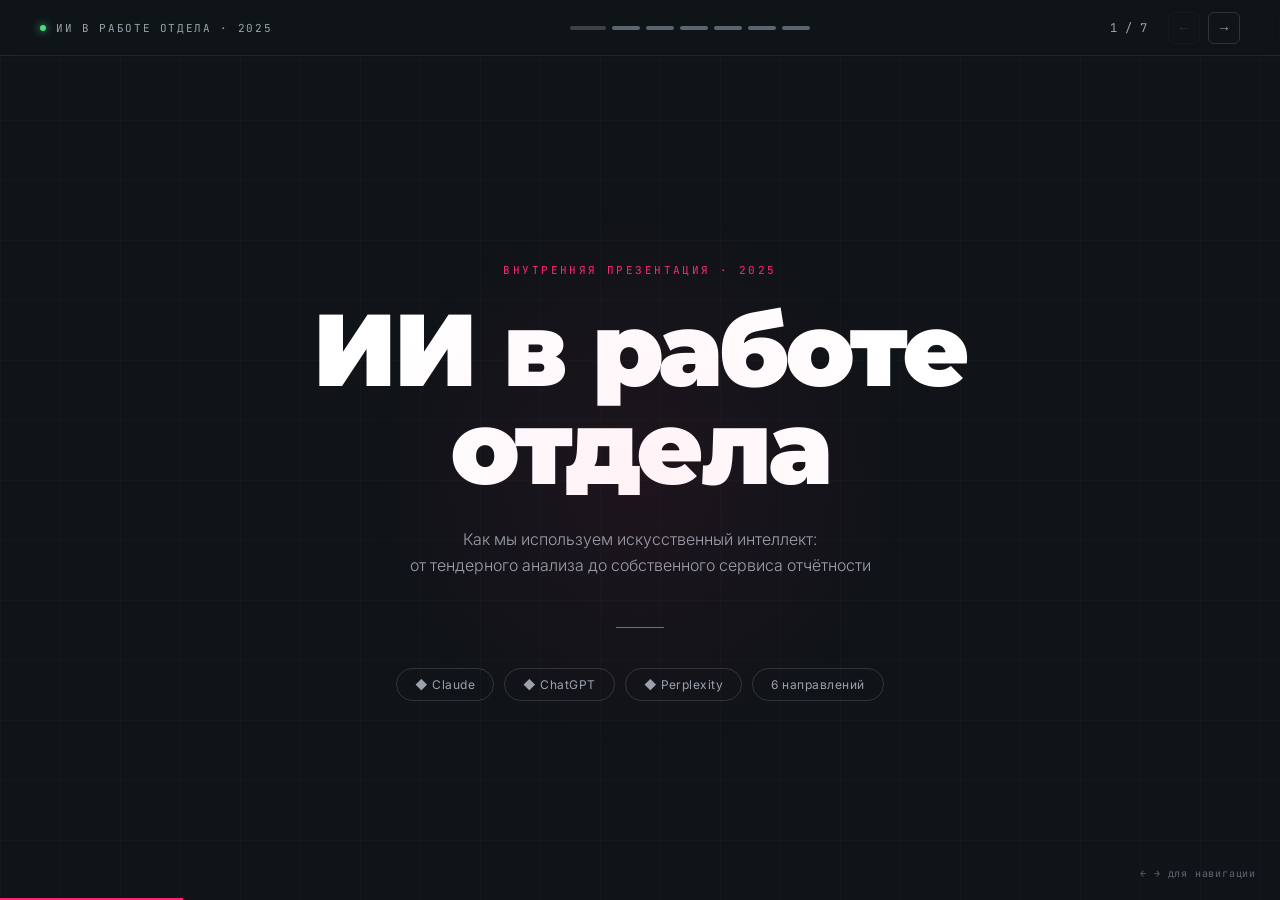
==== index.html @ a9009daa "refactor: apply new design system — Montserrat/Inter/JetBrains Mono, pink accent #FF2574, updated co" ====
<!DOCTYPE html>
<html lang="ru">
<head>
<meta charset="UTF-8">
<meta name="viewport" content="width=device-width, initial-scale=1.0">
<title>ИИ в работе отдела</title>
<link rel="preconnect" href="https://fonts.googleapis.com">
<link rel="preconnect" href="https://fonts.gstatic.com" crossorigin>
<link href="https://fonts.googleapis.com/css2?family=Montserrat:wght@400;500;600;700;800;900&family=Inter:wght@300;400;500;600&family=JetBrains+Mono:wght@400;500&display=swap" rel="stylesheet">
<link rel="stylesheet" href="assets/css/style.css">
</head>
<body>

<div class="pres">

  <!-- TOP BAR -->
  <div class="topbar">
    <div class="logo">
      <span class="logo-dot"></span>
      ИИ в работе отдела · 2025
    </div>
    <div class="nav-center" id="dots"></div>
    <div class="nav-right">
      <span class="slide-counter" id="counter">1 / 7</span>
      <div class="nav-btns">
        <button class="nav-btn" id="prevBtn" onclick="go(-1)" title="Назад (←)">←</button>
        <button class="nav-btn" id="nextBtn" onclick="go(1)" title="Далее (→)">→</button>
      </div>
    </div>
  </div>

  <!-- SLIDES -->
  <div class="slides">

    <!-- ══ SLIDE 0: TITLE ══════════════════════════ -->
    <div class="slide active" id="s0">
      <div class="glow"></div>
      <div class="title-eyebrow">Внутренняя презентация · 2025</div>
      <div class="title-main">ИИ в работе<br>отдела</div>
      <div class="title-sub">Как мы используем искусственный интеллект:<br>от тендерного анализа до собственного сервиса отчётности</div>
      <div class="title-divider"></div>
      <div class="title-tags">
        <span class="title-tag">◆ Claude</span>
        <span class="title-tag">◆ ChatGPT</span>
        <span class="title-tag">◆ Perplexity</span>
        <span class="title-tag">6 направлений</span>
      </div>
    </div>

    <!-- ══ SLIDE 1: ТЕНДЕРЫ ══════════════════════════ -->
    <div class="slide" id="s1">
      <div class="corner-num">01</div>
      <div class="slide-eyebrow">
        <span class="slide-num">01 / 06</span>
        <span class="slide-cat">· Автоматизация</span>
      </div>
      <div class="slide-h">Работа с тендерами</div>
      <div class="slide-desc">Загружаем тендерную документацию — ИИ выявляет слабые места, опасные условия и формирует конкретный список задач для руководителя отдела.</div>
      <div class="tools-row">
        <span class="tool-badge tb-claude">◆ Claude</span>
      </div>
      <div class="two-col">
        <div class="col-main">
          <div class="grid g3" style="flex:1">
            <div class="box b-gold">
              <span class="box-icon">🔍</span>
              <div class="box-title">Анализ документации</div>
              <div class="box-body">Загрузка тендерного пакета → автоматическое чтение условий, требований, сроков и обязательств</div>
            </div>
            <div class="box b-red">
              <span class="box-icon">⚠️</span>
              <div class="box-title">Опасные точки</div>
              <div class="box-body">Подсветка слабых мест: скрытые условия, противоречия, нестандартные требования к участнику</div>
            </div>
            <div class="box b-green">
              <span class="box-icon">✅</span>
              <div class="box-title">Список задач</div>
              <div class="box-body">Конкретный чеклист: что посчитать, какую информацию подготовить, какие документы запросить</div>
            </div>
          </div>
          <div class="result-box">
            <div class="result-icon">💡</div>
            <div class="result-text"><strong>Результат:</strong> руководитель получает готовый анализ без многочасового ручного изучения документов. Снижается риск пропустить критичное условие.</div>
          </div>
        </div>
        <div class="col-side">
          <div class="metrics m3" style="grid-template-columns:1fr;gap:12px;flex:1">
            <div class="metric">
              <div class="metric-val">[ ]x</div>
              <div class="metric-label">быстрее первичный анализ<span class="metric-hint">← вставь значение</span></div>
            </div>
            <div class="metric">
              <div class="metric-val">[ ]%</div>
              <div class="metric-label">снижение риска пропустить условие<span class="metric-hint">← вставь значение</span></div>
            </div>
            <div class="metric">
              <div class="metric-val">[ ] ч</div>
              <div class="metric-label">экономия на каждый тендер<span class="metric-hint">← вставь значение</span></div>
            </div>
          </div>
        </div>
      </div>
    </div>

    <!-- ══ SLIDE 2: БЛОГ / ИЗОБРАЖЕНИЯ ══════════════════════════ -->
    <div class="slide" id="s2">
      <div class="corner-num">02</div>
      <div class="slide-eyebrow">
        <span class="slide-num">02 / 06</span>
        <span class="slide-cat">· Контент-производство</span>
      </div>
      <div class="slide-h">Генерация изображений для блога</div>
      <div class="slide-desc">Для клиента ЦУМ создаём большой поток статей. Каждая публикация получает уникальное изображение — без привлечения дизайнера.</div>
      <div class="tools-row">
        <span class="tool-badge tb-gpt">◆ ChatGPT / DALL·E</span>
      </div>
      <div class="two-col">
        <div class="col-main">
          <div class="grid g2" style="flex:1">
            <div class="box b-red">
              <span class="box-icon">🔴</span>
              <div class="box-title">Проблема</div>
              <div class="box-body">Высокий темп публикаций требует постоянного потока уникального визуала. Вручную это занимало часы дизайнерского времени на каждую статью</div>
            </div>
            <div class="box b-green">
              <span class="box-icon">✅</span>
              <div class="box-title">Решение</div>
              <div class="box-body">Генерация через ChatGPT/DALL·E: стиль, атмосфера и тема подбираются по тексту статьи автоматически без участия дизайнера</div>
            </div>
            <div class="box b-gold" style="grid-column:1/-1">
              <span class="box-icon">🖼</span>
              <div class="box-title">Процесс</div>
              <div class="box-body">Копируем ключевые тезисы статьи → формируем промпт → получаем 3–4 варианта → выбираем и публикуем. Весь цикл — до 5 минут на изображение</div>
            </div>
          </div>
        </div>
        <div class="col-side">
          <div class="metrics m3" style="grid-template-columns:1fr;gap:12px;flex:1">
            <div class="metric">
              <div class="metric-val">[ ]</div>
              <div class="metric-label">статей/мес с AI-визуалом<span class="metric-hint">← вставь значение</span></div>
            </div>
            <div class="metric">
              <div class="metric-val">[ ]x</div>
              <div class="metric-label">экономия vs дизайнер<span class="metric-hint">← вставь значение</span></div>
            </div>
            <div class="metric">
              <div class="metric-val">~5</div>
              <div class="metric-label">минут на одно изображение</div>
            </div>
          </div>
        </div>
      </div>
    </div>

    <!-- ══ SLIDE 3: ЧАТ-БОТ ══════════════════════════ -->
    <div class="slide" id="s3">
      <div class="corner-num">03</div>
      <div class="slide-eyebrow">
        <span class="slide-num">03 / 06</span>
        <span class="slide-cat">· Продуктовая разработка</span>
      </div>
      <div class="slide-h">Чат-бот для вебинаров</div>
      <div class="slide-desc">Telegram-бот для выдачи материалов участникам вебинаров. Разработан за 1 час. Параллельно собирает базу заинтересованных людей.</div>
      <div class="tools-row">
        <span class="tool-badge tb-perp">◆ Perplexity</span>
      </div>
      <div style="flex:1;display:flex;flex-direction:column;gap:20px">
        <div class="flow" style="gap:28px">
          <div class="flow-step">
            <div class="flow-inner"><span class="flow-num">01</span><div class="flow-txt">Участник сканирует QR в презентации</div></div>
          </div>
          <div class="flow-step">
            <div class="flow-inner"><span class="flow-num">02</span><div class="flow-txt">Попадает в Telegram-бота</div></div>
          </div>
          <div class="flow-step">
            <div class="flow-inner"><span class="flow-num">03</span><div class="flow-txt">Получает PDF-материал</div></div>
          </div>
          <div class="flow-step">
            <div class="flow-inner"><span class="flow-num">04</span><div class="flow-txt">Контакт фиксируется в базе</div></div>
          </div>
        </div>
        <div class="grid g3">
          <div class="box b-red">
            <div class="box-title">❌ Было (план)</div>
            <div class="box-body">Google / Яндекс диск — материалы доступны, но нет понимания кто именно скачал. Потеря потенциальных лидов</div>
          </div>
          <div class="box b-green">
            <div class="box-title">✅ Стало</div>
            <div class="box-body">Бот выдаёт материал и собирает контакты одновременно. База заинтересованных людей формируется автоматически</div>
          </div>
          <div class="box b-blue">
            <div class="box-title">🔮 Следующий шаг</div>
            <div class="box-body">Объединение с каналом событий — все ивенты, материалы и участники в одном месте</div>
          </div>
        </div>
        <div class="metrics m3" style="margin-top:auto">
          <div class="metric"><div class="metric-val">1 ч</div><div class="metric-label">время разработки бота</div></div>
          <div class="metric"><div class="metric-val">[ ]</div><div class="metric-label">контактов собрано<span class="metric-hint">← вставь значение</span></div></div>
          <div class="metric"><div class="metric-val">0 ₽</div><div class="metric-label">стоимость разработки</div></div>
        </div>
      </div>
    </div>

    <!-- ══ SLIDE 4: АУДИТЫ ══════════════════════════ -->
    <div class="slide" id="s4">
      <div class="corner-num">04</div>
      <div class="slide-eyebrow">
        <span class="slide-num">04 / 06</span>
        <span class="slide-cat">· Автоматизация процессов</span>
      </div>
      <div class="slide-h">Предпродажные аудиты</div>
      <div class="slide-desc">Раньше: несколько часов ручной работы специалиста. Теперь: BAT-файл запускает парсинг, Claude обращается к API-сервисам и готовит готовый HTML-отчёт.</div>
      <div class="tools-row">
        <span class="tool-badge tb-claude">◆ Claude Cowork</span>
        <span class="tool-badge tb-gpt">◆ ChatGPT</span>
      </div>
      <div class="two-col">
        <div class="col-main">
          <div class="box b-red" style="margin-bottom:4px">
            <div class="box-title">🔴 Проблема: ручной процесс на несколько часов</div>
            <div class="box-body">Парсинг через Screaming Frog → ручной анализ отчётов → изучение конкурентов → написание аудита в документ. Каждый аудит — часы работы специалиста</div>
          </div>
          <div class="timeline" style="flex:1">
            <div class="tl-item">
              <div class="tl-dot">1</div>
              <div class="tl-content">
                <div class="tl-title">Запуск BAT-файла</div>
                <div class="tl-body">Screaming Frog запускается через командную строку — автопарсинг без ручных действий</div>
              </div>
            </div>
            <div class="tl-item">
              <div class="tl-dot">2</div>
              <div class="tl-content">
                <div class="tl-title">Отчёты → папка проекта</div>
                <div class="tl-body">Результаты парсинга автоматически попадают в папку проекта Claude Cowork</div>
              </div>
            </div>
            <div class="tl-item">
              <div class="tl-dot">3</div>
              <div class="tl-content">
                <div class="tl-title">Сбор данных через ~5 API</div>
                <div class="tl-body">Claude обращается к внешним сервисам, собирает актуальные данные по сайту клиента</div>
              </div>
            </div>
            <div class="tl-item" style="padding-bottom:0">
              <div class="tl-dot">4</div>
              <div class="tl-content">
                <div class="tl-title">Готовый HTML-отчёт</div>
                <div class="tl-body">Профессиональный отчёт по фирменному шаблону — вместо ручного заполнения документа</div>
              </div>
            </div>
          </div>
        </div>
        <div class="col-side">
          <div class="metrics m3" style="grid-template-columns:1fr;gap:12px;flex:1">
            <div class="metric">
              <div class="metric-val">[ ] ч</div>
              <div class="metric-label">экономия на один аудит<span class="metric-hint">← вставь значение</span></div>
            </div>
            <div class="metric">
              <div class="metric-val">~5</div>
              <div class="metric-label">API-сервисов подключено</div>
            </div>
            <div class="metric">
              <div class="metric-val">[ ]x</div>
              <div class="metric-label">рост скорости подготовки<span class="metric-hint">← вставь значение</span></div>
            </div>
          </div>
        </div>
      </div>
    </div>

    <!-- ══ SLIDE 5: КОНТЕНТ ══════════════════════════ -->
    <div class="slide" id="s5">
      <div class="corner-num">05</div>
      <div class="slide-eyebrow">
        <span class="slide-num">05 / 06</span>
        <span class="slide-cat">· Контент</span>
      </div>
      <div class="slide-h">Сценарии, контент-планы, посты</div>
      <div class="slide-desc">ИИ помогает на всех этапах создания контента — от стратегии и планирования до готового текста для публикации в любом формате.</div>
      <div class="tools-row">
        <span class="tool-badge tb-claude">◆ Claude</span>
        <span class="tool-badge tb-gpt">◆ ChatGPT</span>
      </div>
      <div style="flex:1;display:flex;flex-direction:column;gap:16px">
        <div class="grid g3">
          <div class="box b-gold">
            <span class="box-icon">🎬</span>
            <div class="box-title">Сценарии для видео</div>
            <div class="box-body">Структура, сценарный план, раскадровка — ИИ предлагает варианты под формат и целевую аудиторию канала</div>
          </div>
          <div class="box b-blue">
            <span class="box-icon">📅</span>
            <div class="box-title">Контент-планы</div>
            <div class="box-body">Ежемесячные планы по каналам: темы, форматы, даты публикаций — в несколько раз быстрее ручной разработки</div>
          </div>
          <div class="box b-green">
            <span class="box-icon">✍️</span>
            <div class="box-title">Посты и тексты</div>
            <div class="box-body">Готовые тексты для соцсетей, рассылок, презентаций — с адаптацией под каждую платформу и тон бренда</div>
          </div>
        </div>
        <div style="flex:1;display:flex;gap:14px;align-items:flex-start">
          <div style="flex:1">
            <div class="prog-list" style="margin-bottom:20px">
              <div class="prog-item">
                <span class="prog-label">Экономия времени на контент-план</span>
                <div class="prog-track"><div class="prog-fill" style="width:75%"></div></div>
                <span class="prog-val">[ ]%</span>
              </div>
              <div class="prog-item">
                <span class="prog-label">Скорость подготовки сценария</span>
                <div class="prog-track"><div class="prog-fill" style="width:60%"></div></div>
                <span class="prog-val">[ ]x</span>
              </div>
              <div class="prog-item">
                <span class="prog-label">Постов в месяц с AI-помощью</span>
                <div class="prog-track"><div class="prog-fill" style="width:80%"></div></div>
                <span class="prog-val">[ ]</span>
              </div>
            </div>
            <div style="font-size:10px;color:var(--muted2)">← замени [ ] на реальные значения</div>
          </div>
          <div class="result-box" style="max-width:320px;align-self:stretch">
            <div class="result-icon">💡</div>
            <div class="result-text"><strong>Ключевое:</strong> команда фокусируется на стратегии и редактуре, а не на написании черновиков. Скорость и объём контента кратно выросли.</div>
          </div>
        </div>
      </div>
    </div>

    <!-- ══ SLIDE 6: ОТЧЁТНОСТЬ ══════════════════════════ -->
    <div class="slide" id="s6">
      <div class="corner-num">06</div>
      <div class="slide-eyebrow">
        <span class="slide-num">06 / 06</span>
        <span class="slide-cat">· Продукт · Флагман</span>
      </div>
      <div class="slide-h">Сервис SEO-отчётности</div>
      <div class="slide-desc">Собственный сервис отчётов: собирает данные Яндекс Метрики, Вебмастера, Google Search Console, PageSpeed и Topvisor — и генерирует красивый отчёт с ИИ-выводами.</div>
      <div class="tools-row">
        <span class="tool-badge tb-claude">◆ Claude</span>
        <span class="tool-badge tb-claude">◆ Claude Code</span>
        <span class="tool-badge tb-gpt">◆ GPT API</span>
      </div>
      <div class="two-col">
        <div class="col-main">
          <div class="grid g2">
            <div class="box b-gold">
              <span class="box-icon">📊</span>
              <div class="box-title">Что делает сервис</div>
              <div class="box-body">Автоматически собирает данные из 5 источников через API, объединяет в единый брендированный отчёт, генерирует текстовые выводы через GPT на основе реальных цифр клиента</div>
            </div>
            <div class="box b-blue">
              <span class="box-icon">🛠</span>
              <div class="box-title">Стек</div>
              <div class="box-body">Yandex Metrica API · Яндекс Вебмастер · Google Search Console · PageSpeed Insights · Topvisor API · GPT для аналитики · Фирменный UI-кит</div>
            </div>
          </div>
          <div class="timeline" style="flex:1">
            <div class="tl-item">
              <div class="tl-dot">→</div>
              <div class="tl-content">
                <div class="tl-title">Идея 6 лет назад — Power BI</div>
                <div class="tl-body">Создавал коннекторы вручную, дальше экспериментов не уходило</div>
              </div>
            </div>
            <div class="tl-item">
              <div class="tl-dot">→</div>
              <div class="tl-content">
                <div class="tl-title">С Claude — первый лендинг, потом бэкенд</div>
                <div class="tl-body">Вернулся к разработке спустя 7 лет после универа. Лендинг → GitHub Pages → собственный хостинг</div>
              </div>
            </div>
            <div class="tl-item" style="padding-bottom:0">
              <div class="tl-dot">✓</div>
              <div class="tl-content">
                <div class="tl-title">3 недели — рабочий MVP сервиса отчётов</div>
                <div class="tl-body">Дизайн через Claude + UI-киты → API-интеграции → GPT-выводы → сейчас на локалхосте, готов к демо</div>
              </div>
            </div>
          </div>
        </div>
        <div class="col-side">
          <div class="metrics m3" style="grid-template-columns:1fr;gap:12px">
            <div class="metric">
              <div class="metric-val" style="font-size:30px;color:var(--red)">1 700₽</div>
              <div class="metric-label">тратили на внешний сервис / мес</div>
            </div>
            <div class="metric">
              <div class="metric-val">3 нед</div>
              <div class="metric-label">от идеи до рабочего MVP</div>
            </div>
            <div class="metric">
              <div class="metric-val">5</div>
              <div class="metric-label">API-источников в одном отчёте</div>
            </div>
          </div>
          <div class="result-box" style="border-color:rgba(74,222,128,0.25);flex:1;align-items:flex-start">
            <div class="result-icon" style="background:var(--green-dim);border-color:rgba(74,222,128,0.25)">🚀</div>
            <div class="result-text"><strong>Следующий шаг:</strong> перевод на хостинг и подключение всей клиентской базы. Полный контроль над данными и дизайном отчётов.</div>
          </div>
        </div>
      </div>
    </div>

  </div><!-- /slides -->

  <!-- BOTTOM PROGRESS -->
  <div class="progress-bar" id="progressBar" style="width:14.28%"></div>

  <!-- KEY HINT -->
  <div class="key-hint">← → для навигации</div>

</div><!-- /pres -->

<script src="assets/js/main.js"></script>
</body>
</html>
---- assets/css/style.css ----
*, *::before, *::after { margin: 0; padding: 0; box-sizing: border-box; }

:root {
  --dark: #101418;
  --surface: #171B20;
  --surface2: #1E2329;
  --surface3: #242A31;
  --border: rgba(255,255,255,0.08);
  --border2: rgba(255,255,255,0.14);
  --accent: #FF2574;
  --accent-dim: rgba(255,37,116,0.14);
  --accent2: #22BDF1;
  --accent2-dim: rgba(34,189,241,0.1);
  --green: #4ADE80;
  --green-dim: rgba(74,222,128,0.1);
  --red: #FF5963;
  --red-dim: rgba(255,89,99,0.1);
  --text: #FFFFFF;
  --muted: #9AA3AD;
  --muted2: #5C6670;
}

html, body {
  width: 100%; height: 100%;
  background: var(--dark);
  color: var(--text);
  font-family: 'Inter', sans-serif;
  overflow: hidden;
  user-select: none;
}

/* ═══════════════════════════════════
   PRESENTATION SHELL
═══════════════════════════════════ */
.pres {
  width: 100vw; height: 100vh;
  display: flex; flex-direction: column;
  position: relative; overflow: hidden;
}

/* Subtle grid background */
.pres::before {
  content: '';
  position: fixed; inset: 0;
  background-image:
    linear-gradient(rgba(255,255,255,0.018) 1px, transparent 1px),
    linear-gradient(90deg, rgba(255,255,255,0.018) 1px, transparent 1px);
  background-size: 60px 60px;
  pointer-events: none; z-index: 0;
}

/* ═══════════════════════════════════
   TOP BAR
═══════════════════════════════════ */
.topbar {
  position: relative; z-index: 10;
  display: flex; align-items: center; justify-content: space-between;
  padding: 0 40px;
  height: 56px;
  border-bottom: 1px solid var(--border);
  background: rgba(16,20,24,0.9);
  backdrop-filter: blur(8px);
  flex-shrink: 0;
}

.logo {
  font-family: 'JetBrains Mono', monospace;
  font-size: 11px;
  letter-spacing: 0.15em;
  color: var(--muted);
  text-transform: uppercase;
  display: flex; align-items: center; gap: 10px;
}
.logo-dot {
  width: 6px; height: 6px; border-radius: 50%;
  background: var(--green);
  box-shadow: 0 0 8px var(--green);
  animation: pulse 2s ease-in-out infinite;
}
@keyframes pulse { 0%,100%{opacity:1} 50%{opacity:0.4} }

.nav-center {
  display: flex; align-items: center; gap: 6px;
}
.dot {
  width: 28px; height: 4px; border-radius: 2px;
  background: var(--muted2);
  cursor: pointer;
  transition: all 0.3s ease;
  border: none; padding: 0;
}
.dot.active { background: var(--accent); width: 36px; }
.dot.visited { background: rgba(255,255,255,0.2); }
.dot:hover:not(.active) { background: rgba(255,255,255,0.3); }

.nav-right {
  display: flex; align-items: center; gap: 20px;
}
.slide-counter {
  font-family: 'JetBrains Mono', monospace;
  font-size: 12px; color: var(--muted);
  letter-spacing: 0.05em; font-variant-numeric: tabular-nums;
  min-width: 40px; text-align: right;
}
.nav-btns { display: flex; gap: 8px; }
.nav-btn {
  background: none;
  border: 1px solid var(--border2);
  color: var(--muted);
  width: 32px; height: 32px;
  border-radius: 6px;
  cursor: pointer;
  font-size: 14px;
  transition: all 0.2s;
  display: flex; align-items: center; justify-content: center;
}
.nav-btn:hover { border-color: var(--accent); color: var(--accent); }
.nav-btn:disabled { opacity: 0.2; cursor: default; }

/* ═══════════════════════════════════
   SLIDES CONTAINER
═══════════════════════════════════ */
.slides {
  flex: 1; position: relative; overflow: hidden;
}

.slide {
  position: absolute; inset: 0;
  display: flex; flex-direction: column;
  padding: 56px 72px 48px;
  opacity: 0;
  transform: translateY(20px);
  transition: opacity 0.4s ease, transform 0.4s ease;
  pointer-events: none;
  overflow: hidden;
}
.slide.active {
  opacity: 1; transform: translateY(0);
  pointer-events: all;
}
.slide.exit {
  opacity: 0; transform: translateY(-16px);
}

/* ═══════════════════════════════════
   PROGRESS BAR (bottom)
═══════════════════════════════════ */
.progress-bar {
  position: fixed; bottom: 0; left: 0;
  height: 2px;
  background: var(--accent);
  transition: width 0.4s ease;
  z-index: 100;
}

/* ═══════════════════════════════════
   KEYBOARD HINT
═══════════════════════════════════ */
.key-hint {
  position: fixed; bottom: 20px; right: 24px;
  font-family: 'JetBrains Mono', monospace;
  font-size: 10px; color: var(--muted2);
  letter-spacing: 0.08em;
  z-index: 50;
}

/* ═══════════════════════════════════
   COMMON SLIDE ELEMENTS
═══════════════════════════════════ */
.slide-eyebrow {
  display: flex; align-items: center; gap: 12px;
  margin-bottom: 10px;
}
.slide-num {
  font-family: 'JetBrains Mono', monospace;
  font-size: 11px; color: var(--accent);
  letter-spacing: 0.1em; font-weight: 500;
}
.slide-cat {
  font-size: 11px; color: var(--muted);
  letter-spacing: 0.1em;
}

.slide-h {
  font-family: 'Montserrat', sans-serif;
  font-weight: 800;
  font-size: clamp(36px, 4.5vw, 58px);
  color: #fff;
  letter-spacing: -0.02em;
  line-height: 1;
  margin-bottom: 10px;
}

.slide-desc {
  font-size: 15px; color: var(--muted);
  line-height: 1.7; font-weight: 300;
  max-width: 640px;
  margin-bottom: 32px;
}

.tools-row {
  display: flex; gap: 8px; flex-wrap: wrap;
  margin-bottom: 28px;
}
.tool-badge {
  display: inline-flex; align-items: center; gap: 6px;
  padding: 5px 14px; border-radius: 20px;
  font-size: 11px; font-weight: 500;
  letter-spacing: 0.04em;
  border: 1px solid;
}
.tb-claude { background: rgba(255,37,116,0.08); border-color: rgba(255,37,116,0.3); color: var(--accent); }
.tb-gpt    { background: rgba(74,222,128,0.08); border-color: rgba(74,222,128,0.3); color: var(--green); }
.tb-perp   { background: rgba(34,189,241,0.08); border-color: rgba(34,189,241,0.3); color: var(--accent2); }

/* ═══════════════════════════════════
   CONTENT GRID
═══════════════════════════════════ */
.grid { display: grid; gap: 14px; }
.g2 { grid-template-columns: 1fr 1fr; }
.g3 { grid-template-columns: 1fr 1fr 1fr; }
.g23 { grid-template-columns: 1fr 1fr; }

.box {
  background: var(--surface2);
  border: 1px solid var(--border);
  border-radius: 16px;
  padding: 20px 22px;
  position: relative;
  overflow: hidden;
  transition: border-color 0.2s;
}
.box:hover { border-color: var(--border2); }

.box.b-gold   { border-left: 2px solid var(--accent); }
.box.b-blue   { border-left: 2px solid var(--accent2); }
.box.b-green  { border-left: 2px solid var(--green); }
.box.b-red    { border-left: 2px solid var(--red); }

.box-icon { font-size: 22px; margin-bottom: 12px; display: block; }
.box-title { font-size: 13px; font-weight: 600; color: #fff; margin-bottom: 6px; }
.box-body  { font-size: 12px; color: var(--muted); line-height: 1.65; }

/* ═══════════════════════════════════
   METRICS
═══════════════════════════════════ */
.metrics { display: grid; gap: 12px; }
.m3 { grid-template-columns: repeat(3,1fr); }
.m4 { grid-template-columns: repeat(4,1fr); }

.metric {
  background: var(--surface);
  border: 1px solid var(--border);
  border-radius: 14px;
  padding: 18px 16px;
  text-align: center;
}
.metric-val {
  font-family: 'Montserrat', sans-serif;
  font-weight: 800;
  font-size: 40px; line-height: 1;
  color: var(--accent);
  letter-spacing: -0.02em;
}
.metric-label {
  font-size: 11px; color: var(--muted);
  margin-top: 5px; line-height: 1.4;
}
.metric-hint {
  font-size: 10px; color: var(--muted2);
  display: block; margin-top: 3px;
}

/* ═══════════════════════════════════
   FLOW STEPS
═══════════════════════════════════ */
.flow {
  display: flex; align-items: stretch;
  gap: 0; margin-bottom: 24px;
}
.flow-step { flex: 1; position: relative; }
.flow-step:not(:last-child)::after {
  content: '→';
  position: absolute;
  right: -14px; top: 50%;
  transform: translateY(-50%);
  color: var(--accent);
  font-size: 18px; z-index: 2;
}
.flow-inner {
  background: var(--surface2);
  border: 1px solid var(--border);
  border-radius: 14px;
  padding: 14px 12px;
  text-align: center;
  height: 100%;
  display: flex; flex-direction: column;
  align-items: center; justify-content: center;
  gap: 6px;
}
.flow-num {
  font-family: 'JetBrains Mono', monospace;
  font-size: 10px; color: var(--accent);
  letter-spacing: 0.1em; font-weight: 500;
}
.flow-txt { font-size: 12px; color: var(--text); line-height: 1.45; }

/* ═══════════════════════════════════
   TIMELINE
═══════════════════════════════════ */
.timeline { display: flex; flex-direction: column; gap: 0; }
.tl-item {
  display: flex; gap: 18px;
  padding-bottom: 18px;
  position: relative;
}
.tl-item:not(:last-child)::before {
  content: '';
  position: absolute;
  left: 13px; top: 28px; bottom: 0;
  width: 1px; background: var(--border2);
}
.tl-dot {
  width: 26px; height: 26px; border-radius: 50%;
  background: var(--surface2);
  border: 1px solid var(--accent);
  display: flex; align-items: center; justify-content: center;
  flex-shrink: 0;
  font-family: 'JetBrains Mono', monospace;
  font-size: 10px; color: var(--accent); font-weight: 500;
  margin-top: 2px;
}
.tl-content { flex: 1; }
.tl-title { font-size: 14px; color: #fff; font-weight: 600; margin-bottom: 4px; }
.tl-body  { font-size: 12px; color: var(--muted); line-height: 1.6; }

/* ═══════════════════════════════════
   RESULT BOX
═══════════════════════════════════ */
.result-box {
  background: var(--surface2);
  border: 1px solid rgba(255,37,116,0.2);
  border-radius: 16px;
  padding: 18px 20px;
  display: flex; align-items: flex-start; gap: 14px;
}
.result-icon {
  width: 36px; height: 36px; border-radius: 8px;
  background: var(--accent-dim);
  border: 1px solid rgba(255,37,116,0.2);
  display: flex; align-items: center; justify-content: center;
  font-size: 18px; flex-shrink: 0;
}
.result-text {
  font-size: 13px; color: var(--muted); line-height: 1.7;
}
.result-text strong { color: var(--text); font-weight: 600; }

/* ═══════════════════════════════════
   PROGRESS BARS
═══════════════════════════════════ */
.prog-list { display: flex; flex-direction: column; gap: 12px; }
.prog-item { display: flex; align-items: center; gap: 14px; }
.prog-label { font-size: 12px; color: var(--muted); width: 220px; flex-shrink: 0; }
.prog-track { flex: 1; height: 3px; background: rgba(255,255,255,0.07); border-radius: 2px; overflow: hidden; }
.prog-fill  { height: 100%; border-radius: 2px; background: var(--accent); }
.prog-val   { font-size: 12px; color: var(--text); font-weight: 500; width: 56px; text-align: right; }

/* ═══════════════════════════════════
   SLIDE 0 — TITLE
═══════════════════════════════════ */
#s0 {
  align-items: center; justify-content: center;
  text-align: center;
}
#s0 .glow {
  position: absolute;
  width: 600px; height: 600px;
  border-radius: 50%;
  background: radial-gradient(circle, rgba(255,37,116,0.06) 0%, transparent 65%);
  top: 50%; left: 50%;
  transform: translate(-50%,-50%);
  pointer-events: none;
}
.title-eyebrow {
  font-family: 'JetBrains Mono', monospace;
  font-size: 11px; letter-spacing: 0.22em;
  color: var(--accent); text-transform: uppercase;
  margin-bottom: 24px; font-weight: 400;
}
.title-main {
  font-family: 'Montserrat', sans-serif;
  font-weight: 900;
  font-size: clamp(64px, 8vw, 108px);
  line-height: 0.95;
  color: #fff;
  margin-bottom: 6px;
  letter-spacing: -0.03em;
}
.title-sub {
  font-size: 16px; color: var(--muted);
  font-weight: 300; line-height: 1.65;
  max-width: 520px; margin: 24px auto 48px;
}
.title-divider {
  width: 48px; height: 1px;
  background: var(--accent);
  margin: 0 auto 40px;
}
.title-tags {
  display: flex; gap: 10px;
  justify-content: center; flex-wrap: wrap;
}
.title-tag {
  display: inline-flex; align-items: center; gap: 8px;
  border: 1px solid var(--border2);
  padding: 8px 18px; border-radius: 24px;
  font-size: 12px; color: var(--muted);
  letter-spacing: 0.04em;
}

/* ═══════════════════════════════════
   TWO-COL LAYOUT (slide with sidebar)
═══════════════════════════════════ */
.two-col {
  display: grid;
  grid-template-columns: 1fr 340px;
  gap: 28px;
  flex: 1;
  overflow: hidden;
}
.col-main { display: flex; flex-direction: column; gap: 14px; overflow: hidden; }
.col-side  { display: flex; flex-direction: column; gap: 14px; }

/* ═══════════════════════════════════
   DECORATIVE CORNER NUMBERS
═══════════════════════════════════ */
.corner-num {
  position: absolute;
  right: 72px; bottom: 48px;
  font-family: 'Montserrat', sans-serif;
  font-weight: 900;
  font-size: 120px; line-height: 1;
  color: rgba(255,255,255,0.03);
  letter-spacing: -0.04em;
  pointer-events: none;
  z-index: 0;
}
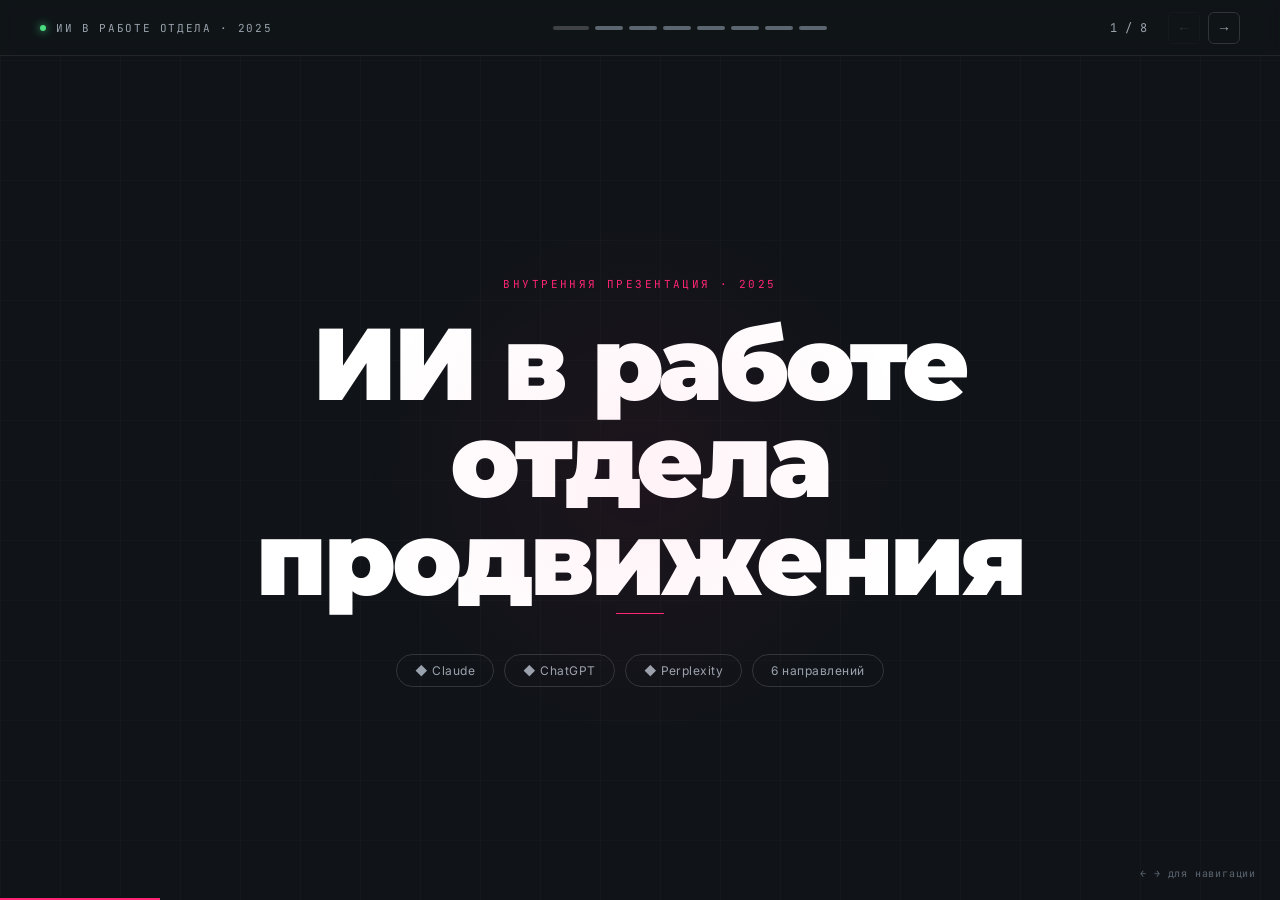
==== commit bdf7ff95: "feat: rework slides content, add SVG icons, add GitHub Pages bonus slide" ====
--- a/index.html
+++ b/index.html
@@ -21,7 +21,7 @@
     </div>
     <div class="nav-center" id="dots"></div>
     <div class="nav-right">
-      <span class="slide-counter" id="counter">1 / 7</span>
+      <span class="slide-counter" id="counter">1 / 8</span>
       <div class="nav-btns">
         <button class="nav-btn" id="prevBtn" onclick="go(-1)" title="Назад (←)">←</button>
         <button class="nav-btn" id="nextBtn" onclick="go(1)" title="Далее (→)">→</button>
@@ -36,8 +36,7 @@
     <div class="slide active" id="s0">
       <div class="glow"></div>
       <div class="title-eyebrow">Внутренняя презентация · 2025</div>
-      <div class="title-main">ИИ в работе<br>отдела</div>
-      <div class="title-sub">Как мы используем искусственный интеллект:<br>от тендерного анализа до собственного сервиса отчётности</div>
+      <div class="title-main">ИИ в работе<br>отдела продвижения</div>
       <div class="title-divider"></div>
       <div class="title-tags">
         <span class="title-tag">◆ Claude</span>
@@ -59,45 +58,27 @@
       <div class="tools-row">
         <span class="tool-badge tb-claude">◆ Claude</span>
       </div>
-      <div class="two-col">
-        <div class="col-main">
-          <div class="grid g3" style="flex:1">
-            <div class="box b-gold">
-              <span class="box-icon">🔍</span>
-              <div class="box-title">Анализ документации</div>
-              <div class="box-body">Загрузка тендерного пакета → автоматическое чтение условий, требований, сроков и обязательств</div>
-            </div>
-            <div class="box b-red">
-              <span class="box-icon">⚠️</span>
-              <div class="box-title">Опасные точки</div>
-              <div class="box-body">Подсветка слабых мест: скрытые условия, противоречия, нестандартные требования к участнику</div>
-            </div>
-            <div class="box b-green">
-              <span class="box-icon">✅</span>
-              <div class="box-title">Список задач</div>
-              <div class="box-body">Конкретный чеклист: что посчитать, какую информацию подготовить, какие документы запросить</div>
-            </div>
-          </div>
-          <div class="result-box">
-            <div class="result-icon">💡</div>
-            <div class="result-text"><strong>Результат:</strong> руководитель получает готовый анализ без многочасового ручного изучения документов. Снижается риск пропустить критичное условие.</div>
-          </div>
-        </div>
-        <div class="col-side">
-          <div class="metrics m3" style="grid-template-columns:1fr;gap:12px;flex:1">
-            <div class="metric">
-              <div class="metric-val">[ ]x</div>
-              <div class="metric-label">быстрее первичный анализ<span class="metric-hint">← вставь значение</span></div>
-            </div>
-            <div class="metric">
-              <div class="metric-val">[ ]%</div>
-              <div class="metric-label">снижение риска пропустить условие<span class="metric-hint">← вставь значение</span></div>
-            </div>
-            <div class="metric">
-              <div class="metric-val">[ ] ч</div>
-              <div class="metric-label">экономия на каждый тендер<span class="metric-hint">← вставь значение</span></div>
-            </div>
-          </div>
+      <div style="flex:1;display:flex;flex-direction:column;gap:14px">
+        <div class="grid g3" style="flex:1">
+          <div class="box b-gold">
+            <span class="box-icon"><svg width="28" height="28" viewBox="0 0 24 24" fill="none" stroke="var(--accent)" stroke-width="1.8" stroke-linecap="round" stroke-linejoin="round"><circle cx="11" cy="11" r="8"/><line x1="21" y1="21" x2="16.65" y2="16.65"/></svg></span>
+            <div class="box-title">Анализ документации</div>
+            <div class="box-body">Загрузка тендерного пакета → автоматическое чтение условий, требований, сроков и обязательств</div>
+          </div>
+          <div class="box b-red">
+            <span class="box-icon"><svg width="28" height="28" viewBox="0 0 24 24" fill="none" stroke="var(--red)" stroke-width="1.8" stroke-linecap="round" stroke-linejoin="round"><path d="M10.29 3.86L1.82 18a2 2 0 001.71 3h16.94a2 2 0 001.71-3L13.71 3.86a2 2 0 00-3.42 0z"/><line x1="12" y1="9" x2="12" y2="13"/><line x1="12" y1="17" x2="12.01" y2="17"/></svg></span>
+            <div class="box-title">Опасные точки</div>
+            <div class="box-body">Подсветка слабых мест: скрытые условия, противоречия, нестандартные требования к участнику</div>
+          </div>
+          <div class="box b-green">
+            <span class="box-icon"><svg width="28" height="28" viewBox="0 0 24 24" fill="none" stroke="var(--green)" stroke-width="1.8" stroke-linecap="round" stroke-linejoin="round"><polyline points="9 11 12 14 22 4"/><path d="M21 12v7a2 2 0 01-2 2H5a2 2 0 01-2-2V5a2 2 0 012-2h11"/></svg></span>
+            <div class="box-title">Список задач</div>
+            <div class="box-body">Конкретный чеклист: что посчитать, какую информацию подготовить, какие документы запросить</div>
+          </div>
+        </div>
+        <div class="result-box">
+          <div class="result-icon"><svg width="18" height="18" viewBox="0 0 24 24" fill="none" stroke="var(--accent)" stroke-width="2" stroke-linecap="round" stroke-linejoin="round"><circle cx="12" cy="12" r="10"/><line x1="12" y1="8" x2="12" y2="12"/><line x1="12" y1="16" x2="12.01" y2="16"/></svg></div>
+          <div class="result-text"><strong>Результат:</strong> руководитель получает готовый анализ без многочасового ручного изучения документов. Снижается риск пропустить критичное условие.</div>
         </div>
       </div>
     </div>
@@ -114,41 +95,34 @@
       <div class="tools-row">
         <span class="tool-badge tb-gpt">◆ ChatGPT / DALL·E</span>
       </div>
-      <div class="two-col">
-        <div class="col-main">
+      <div style="flex:1;display:grid;grid-template-columns:1fr 1fr;gap:20px;overflow:hidden">
+        <div style="display:flex;flex-direction:column;gap:14px">
           <div class="grid g2" style="flex:1">
             <div class="box b-red">
-              <span class="box-icon">🔴</span>
+              <span class="box-icon"><svg width="28" height="28" viewBox="0 0 24 24" fill="none" stroke="var(--red)" stroke-width="1.8" stroke-linecap="round" stroke-linejoin="round"><circle cx="12" cy="12" r="10"/><line x1="15" y1="9" x2="9" y2="15"/><line x1="9" y1="9" x2="15" y2="15"/></svg></span>
               <div class="box-title">Проблема</div>
               <div class="box-body">Высокий темп публикаций требует постоянного потока уникального визуала. Вручную это занимало часы дизайнерского времени на каждую статью</div>
             </div>
             <div class="box b-green">
-              <span class="box-icon">✅</span>
+              <span class="box-icon"><svg width="28" height="28" viewBox="0 0 24 24" fill="none" stroke="var(--green)" stroke-width="1.8" stroke-linecap="round" stroke-linejoin="round"><polyline points="9 11 12 14 22 4"/><path d="M21 12v7a2 2 0 01-2 2H5a2 2 0 01-2-2V5a2 2 0 012-2h11"/></svg></span>
               <div class="box-title">Решение</div>
-              <div class="box-body">Генерация через ChatGPT/DALL·E: стиль, атмосфера и тема подбираются по тексту статьи автоматически без участия дизайнера</div>
+              <div class="box-body">Генерация через ChatGPT/DALL·E: стиль и тема подбираются по тексту статьи автоматически, без участия дизайнера</div>
             </div>
             <div class="box b-gold" style="grid-column:1/-1">
-              <span class="box-icon">🖼</span>
+              <span class="box-icon"><svg width="28" height="28" viewBox="0 0 24 24" fill="none" stroke="var(--accent)" stroke-width="1.8" stroke-linecap="round" stroke-linejoin="round"><rect x="3" y="3" width="18" height="18" rx="2"/><circle cx="8.5" cy="8.5" r="1.5"/><polyline points="21 15 16 10 5 21"/></svg></span>
               <div class="box-title">Процесс</div>
-              <div class="box-body">Копируем ключевые тезисы статьи → формируем промпт → получаем 3–4 варианта → выбираем и публикуем. Весь цикл — до 5 минут на изображение</div>
-            </div>
-          </div>
-        </div>
-        <div class="col-side">
-          <div class="metrics m3" style="grid-template-columns:1fr;gap:12px;flex:1">
-            <div class="metric">
-              <div class="metric-val">[ ]</div>
-              <div class="metric-label">статей/мес с AI-визуалом<span class="metric-hint">← вставь значение</span></div>
-            </div>
-            <div class="metric">
-              <div class="metric-val">[ ]x</div>
-              <div class="metric-label">экономия vs дизайнер<span class="metric-hint">← вставь значение</span></div>
-            </div>
-            <div class="metric">
-              <div class="metric-val">~5</div>
-              <div class="metric-label">минут на одно изображение</div>
-            </div>
-          </div>
+              <div class="box-body">Тезисы статьи → промпт → 3–4 варианта → публикация. Весь цикл — 2 минуты на изображение</div>
+            </div>
+          </div>
+          <div class="metrics m3">
+            <div class="metric"><div class="metric-val">30+</div><div class="metric-label">статей в месяц</div></div>
+            <div class="metric"><div class="metric-val">100%</div><div class="metric-label">экономия на дизайнере</div></div>
+            <div class="metric"><div class="metric-val">2 мин</div><div class="metric-label">на одно изображение</div></div>
+          </div>
+        </div>
+        <div style="display:grid;grid-template-rows:1fr 1fr;gap:12px;overflow:hidden">
+          <img src="assets/img/1.png" alt="Пример генерации 1" style="width:100%;height:100%;object-fit:cover;border-radius:16px;border:1px solid var(--border)">
+          <img src="assets/img/2.png" alt="Пример генерации 2" style="width:100%;height:100%;object-fit:cover;border-radius:16px;border:1px solid var(--border)">
         </div>
       </div>
     </div>
@@ -182,21 +156,23 @@
         </div>
         <div class="grid g3">
           <div class="box b-red">
-            <div class="box-title">❌ Было (план)</div>
+            <span class="box-icon"><svg width="28" height="28" viewBox="0 0 24 24" fill="none" stroke="var(--red)" stroke-width="1.8" stroke-linecap="round" stroke-linejoin="round"><circle cx="12" cy="12" r="10"/><line x1="15" y1="9" x2="9" y2="15"/><line x1="9" y1="9" x2="15" y2="15"/></svg></span>
+            <div class="box-title">Было</div>
             <div class="box-body">Google / Яндекс диск — материалы доступны, но нет понимания кто именно скачал. Потеря потенциальных лидов</div>
           </div>
           <div class="box b-green">
-            <div class="box-title">✅ Стало</div>
+            <span class="box-icon"><svg width="28" height="28" viewBox="0 0 24 24" fill="none" stroke="var(--green)" stroke-width="1.8" stroke-linecap="round" stroke-linejoin="round"><polyline points="9 11 12 14 22 4"/><path d="M21 12v7a2 2 0 01-2 2H5a2 2 0 01-2-2V5a2 2 0 012-2h11"/></svg></span>
+            <div class="box-title">Стало</div>
             <div class="box-body">Бот выдаёт материал и собирает контакты одновременно. База заинтересованных людей формируется автоматически</div>
           </div>
           <div class="box b-blue">
-            <div class="box-title">🔮 Следующий шаг</div>
+            <span class="box-icon"><svg width="28" height="28" viewBox="0 0 24 24" fill="none" stroke="var(--accent2)" stroke-width="1.8" stroke-linecap="round" stroke-linejoin="round"><polygon points="13 2 3 14 12 14 11 22 21 10 12 10 13 2"/></svg></span>
+            <div class="box-title">Следующий шаг</div>
             <div class="box-body">Объединение с каналом событий — все ивенты, материалы и участники в одном месте</div>
           </div>
         </div>
         <div class="metrics m3" style="margin-top:auto">
           <div class="metric"><div class="metric-val">1 ч</div><div class="metric-label">время разработки бота</div></div>
-          <div class="metric"><div class="metric-val">[ ]</div><div class="metric-label">контактов собрано<span class="metric-hint">← вставь значение</span></div></div>
           <div class="metric"><div class="metric-val">0 ₽</div><div class="metric-label">стоимость разработки</div></div>
         </div>
       </div>
@@ -218,8 +194,9 @@
       <div class="two-col">
         <div class="col-main">
           <div class="box b-red" style="margin-bottom:4px">
-            <div class="box-title">🔴 Проблема: ручной процесс на несколько часов</div>
-            <div class="box-body">Парсинг через Screaming Frog → ручной анализ отчётов → изучение конкурентов → написание аудита в документ. Каждый аудит — часы работы специалиста</div>
+            <span class="box-icon"><svg width="28" height="28" viewBox="0 0 24 24" fill="none" stroke="var(--red)" stroke-width="1.8" stroke-linecap="round" stroke-linejoin="round"><path d="M10.29 3.86L1.82 18a2 2 0 001.71 3h16.94a2 2 0 001.71-3L13.71 3.86a2 2 0 00-3.42 0z"/><line x1="12" y1="9" x2="12" y2="13"/><line x1="12" y1="17" x2="12.01" y2="17"/></svg></span>
+            <div class="box-title">Проблема: ручной процесс</div>
+            <div class="box-body">Парсинг через Screaming Frog → ручной анализ отчётов → изучение конкурентов → написание аудита в документ. Каждый аудит — 2-3 часа работы специалиста</div>
           </div>
           <div class="timeline" style="flex:1">
             <div class="tl-item">
@@ -255,17 +232,13 @@
         <div class="col-side">
           <div class="metrics m3" style="grid-template-columns:1fr;gap:12px;flex:1">
             <div class="metric">
-              <div class="metric-val">[ ] ч</div>
-              <div class="metric-label">экономия на один аудит<span class="metric-hint">← вставь значение</span></div>
+              <div class="metric-val">1-2 ч</div>
+              <div class="metric-label">экономия на один аудит</div>
             </div>
             <div class="metric">
               <div class="metric-val">~5</div>
               <div class="metric-label">API-сервисов подключено</div>
             </div>
-            <div class="metric">
-              <div class="metric-val">[ ]x</div>
-              <div class="metric-label">рост скорости подготовки<span class="metric-hint">← вставь значение</span></div>
-            </div>
           </div>
         </div>
       </div>
@@ -285,47 +258,21 @@
         <span class="tool-badge tb-gpt">◆ ChatGPT</span>
       </div>
       <div style="flex:1;display:flex;flex-direction:column;gap:16px">
-        <div class="grid g3">
+        <div class="grid g3" style="flex:1">
           <div class="box b-gold">
-            <span class="box-icon">🎬</span>
+            <span class="box-icon"><svg width="28" height="28" viewBox="0 0 24 24" fill="none" stroke="var(--accent)" stroke-width="1.8" stroke-linecap="round" stroke-linejoin="round"><polygon points="23 7 16 12 23 17 23 7"/><rect x="1" y="5" width="15" height="14" rx="2"/></svg></span>
             <div class="box-title">Сценарии для видео</div>
             <div class="box-body">Структура, сценарный план, раскадровка — ИИ предлагает варианты под формат и целевую аудиторию канала</div>
           </div>
           <div class="box b-blue">
-            <span class="box-icon">📅</span>
+            <span class="box-icon"><svg width="28" height="28" viewBox="0 0 24 24" fill="none" stroke="var(--accent2)" stroke-width="1.8" stroke-linecap="round" stroke-linejoin="round"><rect x="3" y="4" width="18" height="18" rx="2"/><line x1="16" y1="2" x2="16" y2="6"/><line x1="8" y1="2" x2="8" y2="6"/><line x1="3" y1="10" x2="21" y2="10"/></svg></span>
             <div class="box-title">Контент-планы</div>
             <div class="box-body">Ежемесячные планы по каналам: темы, форматы, даты публикаций — в несколько раз быстрее ручной разработки</div>
           </div>
           <div class="box b-green">
-            <span class="box-icon">✍️</span>
+            <span class="box-icon"><svg width="28" height="28" viewBox="0 0 24 24" fill="none" stroke="var(--green)" stroke-width="1.8" stroke-linecap="round" stroke-linejoin="round"><path d="M12 20h9"/><path d="M16.5 3.5a2.121 2.121 0 013 3L7 19l-4 1 1-4L16.5 3.5z"/></svg></span>
             <div class="box-title">Посты и тексты</div>
             <div class="box-body">Готовые тексты для соцсетей, рассылок, презентаций — с адаптацией под каждую платформу и тон бренда</div>
-          </div>
-        </div>
-        <div style="flex:1;display:flex;gap:14px;align-items:flex-start">
-          <div style="flex:1">
-            <div class="prog-list" style="margin-bottom:20px">
-              <div class="prog-item">
-                <span class="prog-label">Экономия времени на контент-план</span>
-                <div class="prog-track"><div class="prog-fill" style="width:75%"></div></div>
-                <span class="prog-val">[ ]%</span>
-              </div>
-              <div class="prog-item">
-                <span class="prog-label">Скорость подготовки сценария</span>
-                <div class="prog-track"><div class="prog-fill" style="width:60%"></div></div>
-                <span class="prog-val">[ ]x</span>
-              </div>
-              <div class="prog-item">
-                <span class="prog-label">Постов в месяц с AI-помощью</span>
-                <div class="prog-track"><div class="prog-fill" style="width:80%"></div></div>
-                <span class="prog-val">[ ]</span>
-              </div>
-            </div>
-            <div style="font-size:10px;color:var(--muted2)">← замени [ ] на реальные значения</div>
-          </div>
-          <div class="result-box" style="max-width:320px;align-self:stretch">
-            <div class="result-icon">💡</div>
-            <div class="result-text"><strong>Ключевое:</strong> команда фокусируется на стратегии и редактуре, а не на написании черновиков. Скорость и объём контента кратно выросли.</div>
           </div>
         </div>
       </div>
@@ -349,12 +296,12 @@
         <div class="col-main">
           <div class="grid g2">
             <div class="box b-gold">
-              <span class="box-icon">📊</span>
+              <span class="box-icon"><svg width="28" height="28" viewBox="0 0 24 24" fill="none" stroke="var(--accent)" stroke-width="1.8" stroke-linecap="round" stroke-linejoin="round"><line x1="18" y1="20" x2="18" y2="10"/><line x1="12" y1="20" x2="12" y2="4"/><line x1="6" y1="20" x2="6" y2="14"/></svg></span>
               <div class="box-title">Что делает сервис</div>
               <div class="box-body">Автоматически собирает данные из 5 источников через API, объединяет в единый брендированный отчёт, генерирует текстовые выводы через GPT на основе реальных цифр клиента</div>
             </div>
             <div class="box b-blue">
-              <span class="box-icon">🛠</span>
+              <span class="box-icon"><svg width="28" height="28" viewBox="0 0 24 24" fill="none" stroke="var(--accent2)" stroke-width="1.8" stroke-linecap="round" stroke-linejoin="round"><circle cx="12" cy="12" r="3"/><path d="M19.07 4.93a10 10 0 010 14.14M4.93 4.93a10 10 0 000 14.14"/><path d="M15.54 8.46a5 5 0 010 7.07M8.46 8.46a5 5 0 000 7.07"/></svg></span>
               <div class="box-title">Стек</div>
               <div class="box-body">Yandex Metrica API · Яндекс Вебмастер · Google Search Console · PageSpeed Insights · Topvisor API · GPT для аналитики · Фирменный UI-кит</div>
             </div>
@@ -398,9 +345,86 @@
               <div class="metric-label">API-источников в одном отчёте</div>
             </div>
           </div>
-          <div class="result-box" style="border-color:rgba(74,222,128,0.25);flex:1;align-items:flex-start">
-            <div class="result-icon" style="background:var(--green-dim);border-color:rgba(74,222,128,0.25)">🚀</div>
-            <div class="result-text"><strong>Следующий шаг:</strong> перевод на хостинг и подключение всей клиентской базы. Полный контроль над данными и дизайном отчётов.</div>
+        </div>
+      </div>
+    </div>
+
+    <!-- ══ SLIDE 7: GITHUB PAGES BONUS ══════════════════════════ -->
+    <div class="slide" id="s7">
+      <div class="corner-num">07</div>
+      <div class="slide-eyebrow">
+        <span class="slide-num">БОНУС</span>
+        <span class="slide-cat">· Как опубликовать сайт бесплатно</span>
+      </div>
+      <div class="slide-h">GitHub Pages: сайт за 10 минут</div>
+      <div style="flex:1;display:grid;grid-template-columns:1fr 1fr;gap:20px;overflow:hidden">
+        <div style="display:flex;flex-direction:column;gap:10px;overflow:auto">
+          <div class="timeline">
+            <div class="tl-item">
+              <div class="tl-dot">1</div>
+              <div class="tl-content">
+                <div class="tl-title">Зарегистрироваться на GitHub</div>
+                <div class="tl-body">Зайди на <strong style="color:var(--text)">github.com</strong> → нажми «Sign up» → введи email, придумай логин и пароль → подтверди email. Это бесплатно.</div>
+              </div>
+            </div>
+            <div class="tl-item">
+              <div class="tl-dot">2</div>
+              <div class="tl-content">
+                <div class="tl-title">Создать репозиторий</div>
+                <div class="tl-body">На главной нажми зелёную кнопку «New» → придумай название (например <strong style="color:var(--text)">my-site</strong>) → выбери «Public» → нажми «Create repository».</div>
+              </div>
+            </div>
+            <div class="tl-item">
+              <div class="tl-dot">3</div>
+              <div class="tl-content">
+                <div class="tl-title">Сгенерировать сайт в нейросети</div>
+                <div class="tl-body">Открой <strong style="color:var(--text)">claude.ai</strong> или <strong style="color:var(--text)">chatgpt.com</strong> → напиши: «Сделай одностраничный HTML-сайт о ...» → скопируй весь код → сохрани как файл <strong style="color:var(--text)">index.html</strong>.</div>
+              </div>
+            </div>
+            <div class="tl-item">
+              <div class="tl-dot">4</div>
+              <div class="tl-content">
+                <div class="tl-title">Загрузить файл в репозиторий</div>
+                <div class="tl-body">Открой свой репозиторий → нажми «Add file» → «Upload files» → перетащи <strong style="color:var(--text)">index.html</strong> → нажми «Commit changes». Файл должен называться именно <strong style="color:var(--text)">index.html</strong> — это важно.</div>
+              </div>
+            </div>
+            <div class="tl-item">
+              <div class="tl-dot">5</div>
+              <div class="tl-content">
+                <div class="tl-title">Включить GitHub Pages</div>
+                <div class="tl-body">В репозитории → вкладка <strong style="color:var(--text)">Settings</strong> → раздел <strong style="color:var(--text)">Pages</strong> слева → в поле «Branch» выбери <strong style="color:var(--text)">main</strong> → нажми <strong style="color:var(--text)">Save</strong>. Подождать 1–2 минуты.</div>
+              </div>
+            </div>
+            <div class="tl-item" style="padding-bottom:0">
+              <div class="tl-dot">6</div>
+              <div class="tl-content">
+                <div class="tl-title">Открыть сайт</div>
+                <div class="tl-body">Ссылка появится в том же разделе Pages: <strong style="color:var(--accent)">твой-логин.github.io/my-site</strong>. Поделись ею — она работает у всех без регистрации.</div>
+              </div>
+            </div>
+          </div>
+        </div>
+        <div style="display:flex;flex-direction:column;gap:12px">
+          <div class="box b-gold" style="flex:1">
+            <span class="box-icon"><svg width="28" height="28" viewBox="0 0 24 24" fill="none" stroke="var(--accent)" stroke-width="1.8" stroke-linecap="round" stroke-linejoin="round"><circle cx="12" cy="12" r="10"/><line x1="12" y1="8" x2="12" y2="12"/><line x1="12" y1="16" x2="12.01" y2="16"/></svg></span>
+            <div class="box-title">Что можно сделать</div>
+            <div class="box-body" style="font-size:13px;line-height:1.7">
+              Лендинг · Презентация · Портфолио · Мини-сайт компании · Инструкция · Страница мероприятия
+            </div>
+          </div>
+          <div class="box b-red">
+            <span class="box-icon"><svg width="28" height="28" viewBox="0 0 24 24" fill="none" stroke="var(--red)" stroke-width="1.8" stroke-linecap="round" stroke-linejoin="round"><path d="M10.29 3.86L1.82 18a2 2 0 001.71 3h16.94a2 2 0 001.71-3L13.71 3.86a2 2 0 00-3.42 0z"/><line x1="12" y1="9" x2="12" y2="13"/><line x1="12" y1="17" x2="12.01" y2="17"/></svg></span>
+            <div class="box-title">Ограничения</div>
+            <div class="box-body" style="font-size:13px;line-height:1.7">
+              Только <strong style="color:var(--text)">фронтенд</strong> — HTML, CSS, JavaScript.<br>
+              Нет базы данных, нет серверной логики, нельзя принимать оплату, нельзя хранить данные пользователей.<br>
+              Подходит для статичных страниц — информация, презентации, портфолио.
+            </div>
+          </div>
+          <div class="box b-green">
+            <span class="box-icon"><svg width="28" height="28" viewBox="0 0 24 24" fill="none" stroke="var(--green)" stroke-width="1.8" stroke-linecap="round" stroke-linejoin="round"><line x1="12" y1="1" x2="12" y2="23"/><path d="M17 5H9.5a3.5 3.5 0 000 7h5a3.5 3.5 0 010 7H6"/></svg></span>
+            <div class="box-title">Цена</div>
+            <div class="box-body" style="font-size:13px">Полностью бесплатно для публичных репозиториев.</div>
           </div>
         </div>
       </div>
--- a/assets/css/style.css
+++ b/assets/css/style.css
@@ -237,9 +237,10 @@
 .box.b-green  { border-left: 2px solid var(--green); }
 .box.b-red    { border-left: 2px solid var(--red); }
 
-.box-icon { font-size: 22px; margin-bottom: 12px; display: block; }
-.box-title { font-size: 13px; font-weight: 600; color: #fff; margin-bottom: 6px; }
-.box-body  { font-size: 12px; color: var(--muted); line-height: 1.65; }
+.box-icon { margin-bottom: 14px; display: block; }
+.box-icon svg { display: block; }
+.box-title { font-size: 15px; font-weight: 600; color: #fff; margin-bottom: 8px; }
+.box-body  { font-size: 13px; color: var(--muted); line-height: 1.65; }
 
 /* ═══════════════════════════════════
    METRICS
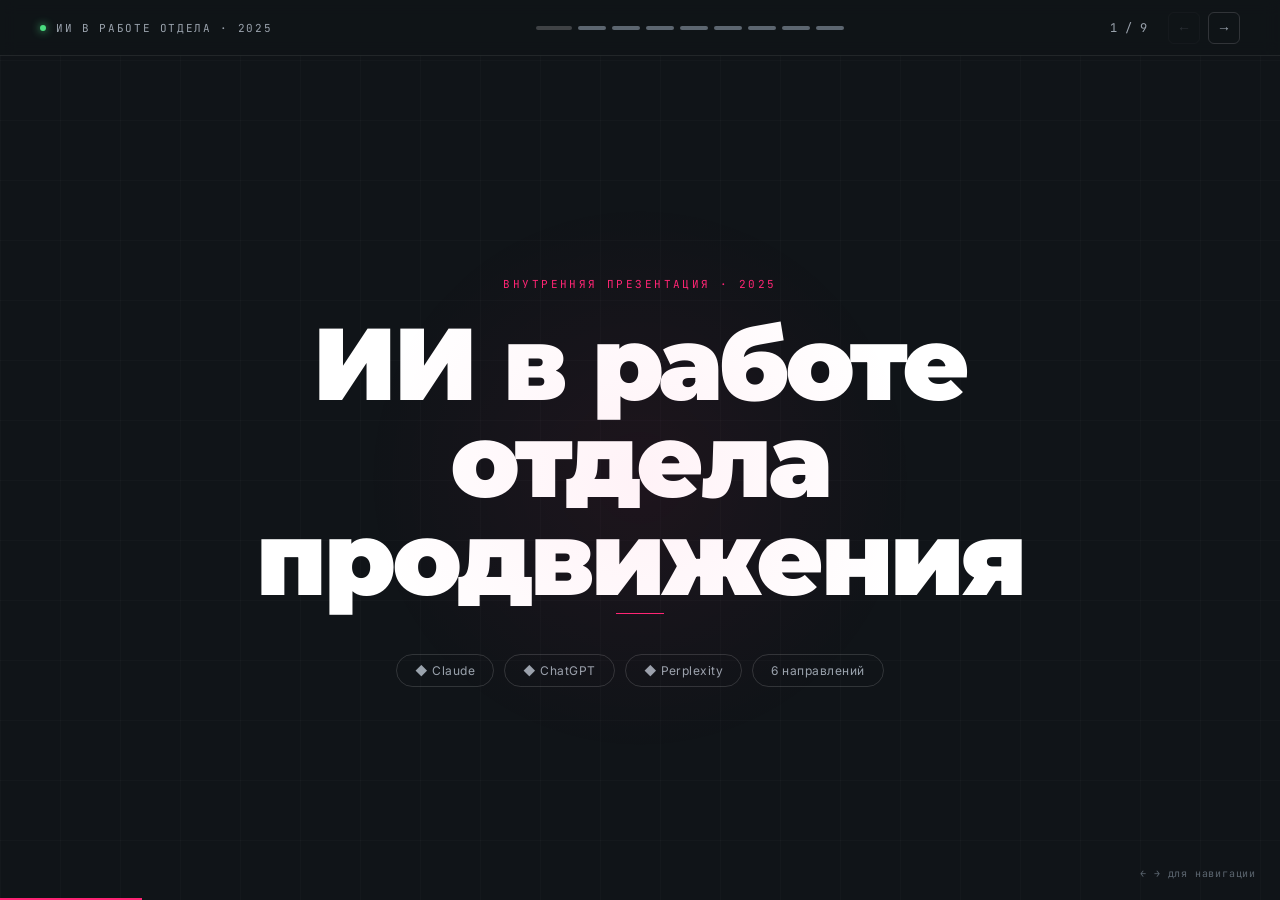
==== commit cf812ffb: "feat: add client landings slide (s6), renumber slides to 9 total" ====
--- a/index.html
+++ b/index.html
@@ -21,7 +21,7 @@
     </div>
     <div class="nav-center" id="dots"></div>
     <div class="nav-right">
-      <span class="slide-counter" id="counter">1 / 8</span>
+      <span class="slide-counter" id="counter">1 / 9</span>
       <div class="nav-btns">
         <button class="nav-btn" id="prevBtn" onclick="go(-1)" title="Назад (←)">←</button>
         <button class="nav-btn" id="nextBtn" onclick="go(1)" title="Далее (→)">→</button>
@@ -50,7 +50,7 @@
     <div class="slide" id="s1">
       <div class="corner-num">01</div>
       <div class="slide-eyebrow">
-        <span class="slide-num">01 / 06</span>
+        <span class="slide-num">01 / 07</span>
         <span class="slide-cat">· Автоматизация</span>
       </div>
       <div class="slide-h">Работа с тендерами</div>
@@ -61,17 +61,17 @@
       <div style="flex:1;display:flex;flex-direction:column;gap:14px">
         <div class="grid g3" style="flex:1">
           <div class="box b-gold">
-            <span class="box-icon"><svg width="28" height="28" viewBox="0 0 24 24" fill="none" stroke="var(--accent)" stroke-width="1.8" stroke-linecap="round" stroke-linejoin="round"><circle cx="11" cy="11" r="8"/><line x1="21" y1="21" x2="16.65" y2="16.65"/></svg></span>
+            <span class="box-icon"><svg width="40" height="40" viewBox="0 0 24 24" fill="none" stroke="var(--accent)" stroke-width="1.6" stroke-linecap="round" stroke-linejoin="round"><circle cx="11" cy="11" r="8"/><line x1="21" y1="21" x2="16.65" y2="16.65"/></svg></span>
             <div class="box-title">Анализ документации</div>
             <div class="box-body">Загрузка тендерного пакета → автоматическое чтение условий, требований, сроков и обязательств</div>
           </div>
           <div class="box b-red">
-            <span class="box-icon"><svg width="28" height="28" viewBox="0 0 24 24" fill="none" stroke="var(--red)" stroke-width="1.8" stroke-linecap="round" stroke-linejoin="round"><path d="M10.29 3.86L1.82 18a2 2 0 001.71 3h16.94a2 2 0 001.71-3L13.71 3.86a2 2 0 00-3.42 0z"/><line x1="12" y1="9" x2="12" y2="13"/><line x1="12" y1="17" x2="12.01" y2="17"/></svg></span>
+            <span class="box-icon"><svg width="40" height="40" viewBox="0 0 24 24" fill="none" stroke="var(--red)" stroke-width="1.6" stroke-linecap="round" stroke-linejoin="round"><path d="M10.29 3.86L1.82 18a2 2 0 001.71 3h16.94a2 2 0 001.71-3L13.71 3.86a2 2 0 00-3.42 0z"/><line x1="12" y1="9" x2="12" y2="13"/><line x1="12" y1="17" x2="12.01" y2="17"/></svg></span>
             <div class="box-title">Опасные точки</div>
             <div class="box-body">Подсветка слабых мест: скрытые условия, противоречия, нестандартные требования к участнику</div>
           </div>
           <div class="box b-green">
-            <span class="box-icon"><svg width="28" height="28" viewBox="0 0 24 24" fill="none" stroke="var(--green)" stroke-width="1.8" stroke-linecap="round" stroke-linejoin="round"><polyline points="9 11 12 14 22 4"/><path d="M21 12v7a2 2 0 01-2 2H5a2 2 0 01-2-2V5a2 2 0 012-2h11"/></svg></span>
+            <span class="box-icon"><svg width="40" height="40" viewBox="0 0 24 24" fill="none" stroke="var(--green)" stroke-width="1.6" stroke-linecap="round" stroke-linejoin="round"><polyline points="9 11 12 14 22 4"/><path d="M21 12v7a2 2 0 01-2 2H5a2 2 0 01-2-2V5a2 2 0 012-2h11"/></svg></span>
             <div class="box-title">Список задач</div>
             <div class="box-body">Конкретный чеклист: что посчитать, какую информацию подготовить, какие документы запросить</div>
           </div>
@@ -87,7 +87,7 @@
     <div class="slide" id="s2">
       <div class="corner-num">02</div>
       <div class="slide-eyebrow">
-        <span class="slide-num">02 / 06</span>
+        <span class="slide-num">02 / 07</span>
         <span class="slide-cat">· Контент-производство</span>
       </div>
       <div class="slide-h">Генерация изображений для блога</div>
@@ -101,7 +101,7 @@
             <div class="box b-red">
               <span class="box-icon"><svg width="28" height="28" viewBox="0 0 24 24" fill="none" stroke="var(--red)" stroke-width="1.8" stroke-linecap="round" stroke-linejoin="round"><circle cx="12" cy="12" r="10"/><line x1="15" y1="9" x2="9" y2="15"/><line x1="9" y1="9" x2="15" y2="15"/></svg></span>
               <div class="box-title">Проблема</div>
-              <div class="box-body">Высокий темп публикаций требует постоянного потока уникального визуала. Вручную это занимало часы дизайнерского времени на каждую статью</div>
+              <div class="box-body">Высокий темп публикаций требует постоянного потока уникального визуала. Вручную генерировать или искать релевантные изображения занимало бы часы</div>
             </div>
             <div class="box b-green">
               <span class="box-icon"><svg width="28" height="28" viewBox="0 0 24 24" fill="none" stroke="var(--green)" stroke-width="1.8" stroke-linecap="round" stroke-linejoin="round"><polyline points="9 11 12 14 22 4"/><path d="M21 12v7a2 2 0 01-2 2H5a2 2 0 01-2-2V5a2 2 0 012-2h11"/></svg></span>
@@ -120,9 +120,11 @@
             <div class="metric"><div class="metric-val">2 мин</div><div class="metric-label">на одно изображение</div></div>
           </div>
         </div>
-        <div style="display:grid;grid-template-rows:1fr 1fr;gap:12px;overflow:hidden">
-          <img src="assets/img/1.png" alt="Пример генерации 1" style="width:100%;height:100%;object-fit:cover;border-radius:16px;border:1px solid var(--border)">
-          <img src="assets/img/2.png" alt="Пример генерации 2" style="width:100%;height:100%;object-fit:cover;border-radius:16px;border:1px solid var(--border)">
+        <div style="position:relative;overflow:hidden;border-radius:16px;border:1px solid var(--border)" id="gallery-s2">
+          <img id="gal-img" src="assets/img/1.png" alt="Пример генерации" style="width:100%;height:100%;object-fit:cover;transition:opacity 0.4s ease">
+          <button onclick="galPrev()" style="position:absolute;left:12px;top:50%;transform:translateY(-50%);background:rgba(16,20,24,0.75);border:1px solid var(--border2);color:var(--muted);width:36px;height:36px;border-radius:8px;cursor:pointer;font-size:16px;display:flex;align-items:center;justify-content:center;backdrop-filter:blur(4px)">←</button>
+          <button onclick="galNext()" style="position:absolute;right:12px;top:50%;transform:translateY(-50%);background:rgba(16,20,24,0.75);border:1px solid var(--border2);color:var(--muted);width:36px;height:36px;border-radius:8px;cursor:pointer;font-size:16px;display:flex;align-items:center;justify-content:center;backdrop-filter:blur(4px)">→</button>
+          <div style="position:absolute;bottom:12px;left:50%;transform:translateX(-50%);display:flex;gap:6px" id="gal-dots"></div>
         </div>
       </div>
     </div>
@@ -131,7 +133,7 @@
     <div class="slide" id="s3">
       <div class="corner-num">03</div>
       <div class="slide-eyebrow">
-        <span class="slide-num">03 / 06</span>
+        <span class="slide-num">03 / 07</span>
         <span class="slide-cat">· Продуктовая разработка</span>
       </div>
       <div class="slide-h">Чат-бот для вебинаров</div>
@@ -182,7 +184,7 @@
     <div class="slide" id="s4">
       <div class="corner-num">04</div>
       <div class="slide-eyebrow">
-        <span class="slide-num">04 / 06</span>
+        <span class="slide-num">04 / 07</span>
         <span class="slide-cat">· Автоматизация процессов</span>
       </div>
       <div class="slide-h">Предпродажные аудиты</div>
@@ -248,7 +250,7 @@
     <div class="slide" id="s5">
       <div class="corner-num">05</div>
       <div class="slide-eyebrow">
-        <span class="slide-num">05 / 06</span>
+        <span class="slide-num">05 / 07</span>
         <span class="slide-cat">· Контент</span>
       </div>
       <div class="slide-h">Сценарии, контент-планы, посты</div>
@@ -260,17 +262,17 @@
       <div style="flex:1;display:flex;flex-direction:column;gap:16px">
         <div class="grid g3" style="flex:1">
           <div class="box b-gold">
-            <span class="box-icon"><svg width="28" height="28" viewBox="0 0 24 24" fill="none" stroke="var(--accent)" stroke-width="1.8" stroke-linecap="round" stroke-linejoin="round"><polygon points="23 7 16 12 23 17 23 7"/><rect x="1" y="5" width="15" height="14" rx="2"/></svg></span>
+            <span class="box-icon"><svg width="40" height="40" viewBox="0 0 24 24" fill="none" stroke="var(--accent)" stroke-width="1.6" stroke-linecap="round" stroke-linejoin="round"><polygon points="23 7 16 12 23 17 23 7"/><rect x="1" y="5" width="15" height="14" rx="2"/></svg></span>
             <div class="box-title">Сценарии для видео</div>
             <div class="box-body">Структура, сценарный план, раскадровка — ИИ предлагает варианты под формат и целевую аудиторию канала</div>
           </div>
           <div class="box b-blue">
-            <span class="box-icon"><svg width="28" height="28" viewBox="0 0 24 24" fill="none" stroke="var(--accent2)" stroke-width="1.8" stroke-linecap="round" stroke-linejoin="round"><rect x="3" y="4" width="18" height="18" rx="2"/><line x1="16" y1="2" x2="16" y2="6"/><line x1="8" y1="2" x2="8" y2="6"/><line x1="3" y1="10" x2="21" y2="10"/></svg></span>
+            <span class="box-icon"><svg width="40" height="40" viewBox="0 0 24 24" fill="none" stroke="var(--accent2)" stroke-width="1.6" stroke-linecap="round" stroke-linejoin="round"><rect x="3" y="4" width="18" height="18" rx="2"/><line x1="16" y1="2" x2="16" y2="6"/><line x1="8" y1="2" x2="8" y2="6"/><line x1="3" y1="10" x2="21" y2="10"/></svg></span>
             <div class="box-title">Контент-планы</div>
             <div class="box-body">Ежемесячные планы по каналам: темы, форматы, даты публикаций — в несколько раз быстрее ручной разработки</div>
           </div>
           <div class="box b-green">
-            <span class="box-icon"><svg width="28" height="28" viewBox="0 0 24 24" fill="none" stroke="var(--green)" stroke-width="1.8" stroke-linecap="round" stroke-linejoin="round"><path d="M12 20h9"/><path d="M16.5 3.5a2.121 2.121 0 013 3L7 19l-4 1 1-4L16.5 3.5z"/></svg></span>
+            <span class="box-icon"><svg width="40" height="40" viewBox="0 0 24 24" fill="none" stroke="var(--green)" stroke-width="1.6" stroke-linecap="round" stroke-linejoin="round"><path d="M12 20h9"/><path d="M16.5 3.5a2.121 2.121 0 013 3L7 19l-4 1 1-4L16.5 3.5z"/></svg></span>
             <div class="box-title">Посты и тексты</div>
             <div class="box-body">Готовые тексты для соцсетей, рассылок, презентаций — с адаптацией под каждую платформу и тон бренда</div>
           </div>
@@ -278,11 +280,59 @@
       </div>
     </div>
 
-    <!-- ══ SLIDE 6: ОТЧЁТНОСТЬ ══════════════════════════ -->
+    <!-- ══ SLIDE 6: ЛЕНДИНГИ ══════════════════════════ -->
     <div class="slide" id="s6">
       <div class="corner-num">06</div>
       <div class="slide-eyebrow">
-        <span class="slide-num">06 / 06</span>
+        <span class="slide-num">06 / 07</span>
+        <span class="slide-cat">· Продуктовая разработка</span>
+      </div>
+      <div class="slide-h">Клиентские лендинги</div>
+      <div class="slide-desc">Раньше — Tilda и часы дизайнеров. Теперь генерируем HTML через нейронки, разворачиваем на хостинге заказчика. Первый кейс — опалубка, сейчас продаём Крому и B&W.</div>
+      <div class="tools-row">
+        <span class="tool-badge tb-gpt">◆ ChatGPT</span>
+        <span class="tool-badge tb-claude">◆ Claude</span>
+      </div>
+      <div class="two-col">
+        <div class="col-main">
+          <div class="grid g2">
+            <div class="box b-red">
+              <span class="box-icon"><svg width="40" height="40" viewBox="0 0 24 24" fill="none" stroke="var(--red)" stroke-width="1.6" stroke-linecap="round" stroke-linejoin="round"><circle cx="12" cy="12" r="10"/><line x1="15" y1="9" x2="9" y2="15"/><line x1="9" y1="9" x2="15" y2="15"/></svg></span>
+              <div class="box-title">Было</div>
+              <div class="box-body">Tilda — удобно, но требовало времени специалистов отдела продвижения или дизайнеров. Каждый лендинг — отдельный ресурс команды</div>
+            </div>
+            <div class="box b-green">
+              <span class="box-icon"><svg width="40" height="40" viewBox="0 0 24 24" fill="none" stroke="var(--green)" stroke-width="1.6" stroke-linecap="round" stroke-linejoin="round"><polyline points="9 11 12 14 22 4"/><path d="M21 12v7a2 2 0 01-2 2H5a2 2 0 01-2-2V5a2 2 0 012-2h11"/></svg></span>
+              <div class="box-title">Стало</div>
+              <div class="box-body">Генерация HTML через нейросети → локалхост → GitHub Pages → хостинг заказчика. Аккаунты создают прототипы сами, мы финализируем</div>
+            </div>
+          </div>
+          <div class="flow" style="gap:28px;margin-top:14px;margin-bottom:0">
+            <div class="flow-step"><div class="flow-inner"><span class="flow-num">01</span><div class="flow-txt">Генерация HTML в нейросети</div></div></div>
+            <div class="flow-step"><div class="flow-inner"><span class="flow-num">02</span><div class="flow-txt">Правки на локалхосте</div></div></div>
+            <div class="flow-step"><div class="flow-inner"><span class="flow-num">03</span><div class="flow-txt">GitHub — совместная работа</div></div></div>
+            <div class="flow-step"><div class="flow-inner"><span class="flow-num">04</span><div class="flow-txt">Деплой на хостинг заказчика</div></div></div>
+          </div>
+        </div>
+        <div class="col-side">
+          <div class="metrics m3" style="grid-template-columns:1fr;gap:12px">
+            <div class="metric"><div class="metric-val">~5 ч</div><div class="metric-label">на первый лендинг (опалубка)</div></div>
+            <div class="metric"><div class="metric-val">2</div><div class="metric-label">клиента уже на новой схеме</div></div>
+            <div class="metric"><div class="metric-val">1</div><div class="metric-label">свой сервер для всех проектов</div></div>
+          </div>
+          <div class="result-box" style="border-color:rgba(74,222,128,0.25)">
+            <div class="result-icon" style="background:var(--green-dim);border-color:rgba(74,222,128,0.25)"><svg width="18" height="18" viewBox="0 0 24 24" fill="none" stroke="var(--green)" stroke-width="2" stroke-linecap="round" stroke-linejoin="round"><polygon points="13 2 3 14 12 14 11 22 21 10 12 10 13 2"/></svg></div>
+            <div class="result-text"><strong>Перспектива:</strong> вывести в отдельную услугу формата «Лендинг + реклама». Пока в отпуске — разработчик сам подключился к GitHub и внёс правки.</div>
+          </div>
+        </div>
+      </div>
+    </div>
+
+    <!-- ══ SLIDE 7: ОТЧЁТНОСТЬ ══════════════════════════ -->
+    <div class="slide" id="s7">
+      <div class="corner-num">07</div>
+      <div class="slide-eyebrow">
+        <span class="slide-num">07 / 07</span>
         <span class="slide-cat">· Продукт · Флагман</span>
       </div>
       <div class="slide-h">Сервис SEO-отчётности</div>
@@ -349,9 +399,9 @@
       </div>
     </div>
 
-    <!-- ══ SLIDE 7: GITHUB PAGES BONUS ══════════════════════════ -->
-    <div class="slide" id="s7">
-      <div class="corner-num">07</div>
+    <!-- ══ SLIDE 8: GITHUB PAGES BONUS ══════════════════════════ -->
+    <div class="slide" id="s8">
+      <div class="corner-num">08</div>
       <div class="slide-eyebrow">
         <span class="slide-num">БОНУС</span>
         <span class="slide-cat">· Как опубликовать сайт бесплатно</span>
@@ -408,23 +458,17 @@
           <div class="box b-gold" style="flex:1">
             <span class="box-icon"><svg width="28" height="28" viewBox="0 0 24 24" fill="none" stroke="var(--accent)" stroke-width="1.8" stroke-linecap="round" stroke-linejoin="round"><circle cx="12" cy="12" r="10"/><line x1="12" y1="8" x2="12" y2="12"/><line x1="12" y1="16" x2="12.01" y2="16"/></svg></span>
             <div class="box-title">Что можно сделать</div>
-            <div class="box-body" style="font-size:13px;line-height:1.7">
-              Лендинг · Презентация · Портфолио · Мини-сайт компании · Инструкция · Страница мероприятия
-            </div>
+            <div class="box-body">Лендинг · Презентация · Портфолио · Мини-сайт компании · Инструкция · Страница мероприятия</div>
           </div>
           <div class="box b-red">
             <span class="box-icon"><svg width="28" height="28" viewBox="0 0 24 24" fill="none" stroke="var(--red)" stroke-width="1.8" stroke-linecap="round" stroke-linejoin="round"><path d="M10.29 3.86L1.82 18a2 2 0 001.71 3h16.94a2 2 0 001.71-3L13.71 3.86a2 2 0 00-3.42 0z"/><line x1="12" y1="9" x2="12" y2="13"/><line x1="12" y1="17" x2="12.01" y2="17"/></svg></span>
             <div class="box-title">Ограничения</div>
-            <div class="box-body" style="font-size:13px;line-height:1.7">
-              Только <strong style="color:var(--text)">фронтенд</strong> — HTML, CSS, JavaScript.<br>
-              Нет базы данных, нет серверной логики, нельзя принимать оплату, нельзя хранить данные пользователей.<br>
-              Подходит для статичных страниц — информация, презентации, портфолио.
-            </div>
+            <div class="box-body">Только <strong style="color:var(--text)">фронтенд</strong> — HTML, CSS, JavaScript. Нет базы данных, нет серверной логики, нельзя принимать оплату, нельзя хранить данные пользователей. Подходит для статичных страниц.</div>
           </div>
           <div class="box b-green">
             <span class="box-icon"><svg width="28" height="28" viewBox="0 0 24 24" fill="none" stroke="var(--green)" stroke-width="1.8" stroke-linecap="round" stroke-linejoin="round"><line x1="12" y1="1" x2="12" y2="23"/><path d="M17 5H9.5a3.5 3.5 0 000 7h5a3.5 3.5 0 010 7H6"/></svg></span>
             <div class="box-title">Цена</div>
-            <div class="box-body" style="font-size:13px">Полностью бесплатно для публичных репозиториев.</div>
+            <div class="box-body">Полностью бесплатно для публичных репозиториев.</div>
           </div>
         </div>
       </div>
@@ -441,5 +485,27 @@
 </div><!-- /pres -->
 
 <script src="assets/js/main.js"></script>
+<script>
+  const galImgs = ['assets/img/1.png','assets/img/2.png'];
+  let galCur = 0;
+  const galImg = document.getElementById('gal-img');
+  const galDotsEl = document.getElementById('gal-dots');
+
+  galImgs.forEach((_,i) => {
+    const d = document.createElement('div');
+    d.style.cssText = `width:8px;height:8px;border-radius:50%;background:${i===0?'#fff':'rgba(255,255,255,0.35)'};transition:background .3s;cursor:pointer`;
+    d.addEventListener('click', () => galGo(i));
+    galDotsEl.appendChild(d);
+  });
+
+  function galGo(n) {
+    galCur = (n + galImgs.length) % galImgs.length;
+    galImg.style.opacity = 0;
+    setTimeout(() => { galImg.src = galImgs[galCur]; galImg.style.opacity = 1; }, 200);
+    Array.from(galDotsEl.children).forEach((d,i) => d.style.background = i===galCur ? '#fff' : 'rgba(255,255,255,0.35)');
+  }
+  function galNext() { galGo(galCur + 1); }
+  function galPrev() { galGo(galCur - 1); }
+</script>
 </body>
 </html>
--- a/assets/css/style.css
+++ b/assets/css/style.css
@@ -225,10 +225,12 @@
   background: var(--surface2);
   border: 1px solid var(--border);
   border-radius: 16px;
-  padding: 20px 22px;
+  padding: 24px 24px;
   position: relative;
   overflow: hidden;
   transition: border-color 0.2s;
+  display: flex;
+  flex-direction: column;
 }
 .box:hover { border-color: var(--border2); }
 
@@ -237,10 +239,10 @@
 .box.b-green  { border-left: 2px solid var(--green); }
 .box.b-red    { border-left: 2px solid var(--red); }
 
-.box-icon { margin-bottom: 14px; display: block; }
+.box-icon { margin-bottom: 16px; display: block; }
 .box-icon svg { display: block; }
-.box-title { font-size: 15px; font-weight: 600; color: #fff; margin-bottom: 8px; }
-.box-body  { font-size: 13px; color: var(--muted); line-height: 1.65; }
+.box-title { font-size: 16px; font-weight: 600; color: #fff; margin-bottom: 10px; }
+.box-body  { font-size: 14px; color: var(--muted); line-height: 1.7; flex: 1; }
 
 /* ═══════════════════════════════════
    METRICS
@@ -335,6 +337,9 @@
 .tl-title { font-size: 14px; color: #fff; font-weight: 600; margin-bottom: 4px; }
 .tl-body  { font-size: 12px; color: var(--muted); line-height: 1.6; }
 
+#s7 .tl-title { font-size: 17px; margin-bottom: 6px; }
+#s7 .tl-body  { font-size: 15px; line-height: 1.65; }
+
 /* ═══════════════════════════════════
    RESULT BOX
 ═══════════════════════════════════ */
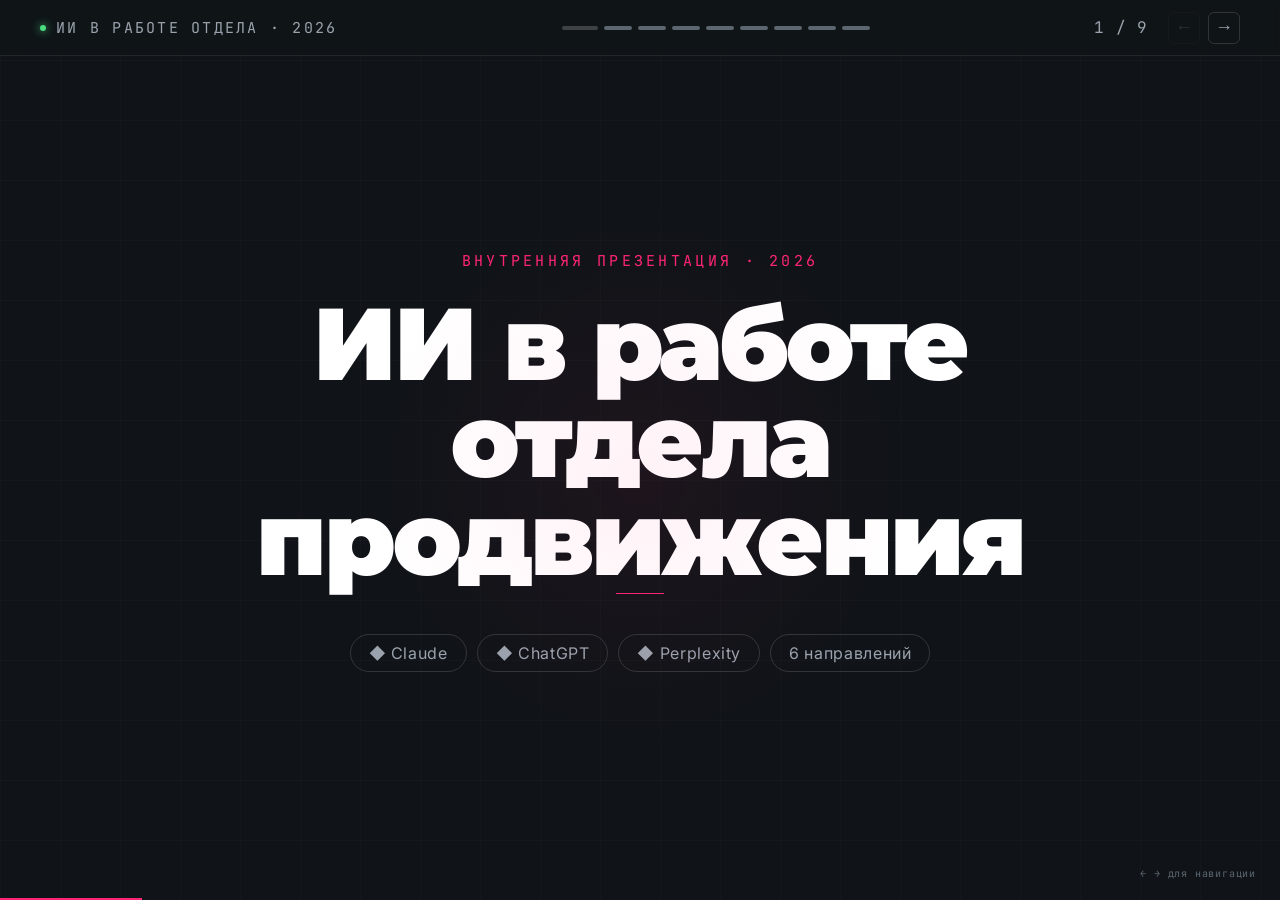
==== commit 23e18c81: "docs: add README with GitHub Pages guide; fix font sizes and slide overflow - Created README.md base" ====
--- a/index.html
+++ b/index.html
@@ -17,7 +17,7 @@
   <div class="topbar">
     <div class="logo">
       <span class="logo-dot"></span>
-      ИИ в работе отдела · 2025
+      ИИ в работе отдела · 2026
     </div>
     <div class="nav-center" id="dots"></div>
     <div class="nav-right">
@@ -35,7 +35,7 @@
     <!-- ══ SLIDE 0: TITLE ══════════════════════════ -->
     <div class="slide active" id="s0">
       <div class="glow"></div>
-      <div class="title-eyebrow">Внутренняя презентация · 2025</div>
+      <div class="title-eyebrow">Внутренняя презентация · 2026</div>
       <div class="title-main">ИИ в работе<br>отдела продвижения</div>
       <div class="title-divider"></div>
       <div class="title-tags">
@@ -59,7 +59,7 @@
         <span class="tool-badge tb-claude">◆ Claude</span>
       </div>
       <div style="flex:1;display:flex;flex-direction:column;gap:14px">
-        <div class="grid g3" style="flex:1">
+        <div class="grid g3" style="flex:1;margin-bottom:30px">
           <div class="box b-gold">
             <span class="box-icon"><svg width="40" height="40" viewBox="0 0 24 24" fill="none" stroke="var(--accent)" stroke-width="1.6" stroke-linecap="round" stroke-linejoin="round"><circle cx="11" cy="11" r="8"/><line x1="21" y1="21" x2="16.65" y2="16.65"/></svg></span>
             <div class="box-title">Анализ документации</div>
@@ -76,7 +76,7 @@
             <div class="box-body">Конкретный чеклист: что посчитать, какую информацию подготовить, какие документы запросить</div>
           </div>
         </div>
-        <div class="result-box">
+        <div class="result-box" style="width:50%">
           <div class="result-icon"><svg width="18" height="18" viewBox="0 0 24 24" fill="none" stroke="var(--accent)" stroke-width="2" stroke-linecap="round" stroke-linejoin="round"><circle cx="12" cy="12" r="10"/><line x1="12" y1="8" x2="12" y2="12"/><line x1="12" y1="16" x2="12.01" y2="16"/></svg></div>
           <div class="result-text"><strong>Результат:</strong> руководитель получает готовый анализ без многочасового ручного изучения документов. Снижается риск пропустить критичное условие.</div>
         </div>
@@ -293,36 +293,34 @@
         <span class="tool-badge tb-gpt">◆ ChatGPT</span>
         <span class="tool-badge tb-claude">◆ Claude</span>
       </div>
-      <div class="two-col">
-        <div class="col-main">
-          <div class="grid g2">
-            <div class="box b-red">
-              <span class="box-icon"><svg width="40" height="40" viewBox="0 0 24 24" fill="none" stroke="var(--red)" stroke-width="1.6" stroke-linecap="round" stroke-linejoin="round"><circle cx="12" cy="12" r="10"/><line x1="15" y1="9" x2="9" y2="15"/><line x1="9" y1="9" x2="15" y2="15"/></svg></span>
-              <div class="box-title">Было</div>
-              <div class="box-body">Tilda — удобно, но требовало времени специалистов отдела продвижения или дизайнеров. Каждый лендинг — отдельный ресурс команды</div>
-            </div>
-            <div class="box b-green">
-              <span class="box-icon"><svg width="40" height="40" viewBox="0 0 24 24" fill="none" stroke="var(--green)" stroke-width="1.6" stroke-linecap="round" stroke-linejoin="round"><polyline points="9 11 12 14 22 4"/><path d="M21 12v7a2 2 0 01-2 2H5a2 2 0 01-2-2V5a2 2 0 012-2h11"/></svg></span>
-              <div class="box-title">Стало</div>
-              <div class="box-body">Генерация HTML через нейросети → локалхост → GitHub Pages → хостинг заказчика. Аккаунты создают прототипы сами, мы финализируем</div>
-            </div>
-          </div>
-          <div class="flow" style="gap:28px;margin-top:14px;margin-bottom:0">
-            <div class="flow-step"><div class="flow-inner"><span class="flow-num">01</span><div class="flow-txt">Генерация HTML в нейросети</div></div></div>
-            <div class="flow-step"><div class="flow-inner"><span class="flow-num">02</span><div class="flow-txt">Правки на локалхосте</div></div></div>
-            <div class="flow-step"><div class="flow-inner"><span class="flow-num">03</span><div class="flow-txt">GitHub — совместная работа</div></div></div>
-            <div class="flow-step"><div class="flow-inner"><span class="flow-num">04</span><div class="flow-txt">Деплой на хостинг заказчика</div></div></div>
-          </div>
-        </div>
-        <div class="col-side">
-          <div class="metrics m3" style="grid-template-columns:1fr;gap:12px">
+      <div style="flex:1;display:flex;flex-direction:column;gap:14px">
+        <div class="grid g2" style="flex:1">
+          <div class="box b-red">
+            <span class="box-icon"><svg width="40" height="40" viewBox="0 0 24 24" fill="none" stroke="var(--red)" stroke-width="1.6" stroke-linecap="round" stroke-linejoin="round"><circle cx="12" cy="12" r="10"/><line x1="15" y1="9" x2="9" y2="15"/><line x1="9" y1="9" x2="15" y2="15"/></svg></span>
+            <div class="box-title">Было</div>
+            <div class="box-body">Tilda — удобно, но требовало времени специалистов отдела продвижения или дизайнеров. Каждый лендинг — отдельный ресурс команды</div>
+          </div>
+          <div class="box b-green">
+            <span class="box-icon"><svg width="40" height="40" viewBox="0 0 24 24" fill="none" stroke="var(--green)" stroke-width="1.6" stroke-linecap="round" stroke-linejoin="round"><polyline points="9 11 12 14 22 4"/><path d="M21 12v7a2 2 0 01-2 2H5a2 2 0 01-2-2V5a2 2 0 012-2h11"/></svg></span>
+            <div class="box-title">Стало</div>
+            <div class="box-body">Генерация HTML через нейросети → локалхост → GitHub Pages → хостинг заказчика. Аккаунты создают прототипы сами, мы финализируем</div>
+          </div>
+        </div>
+        <div class="flow" style="gap:28px;margin-bottom:0">
+          <div class="flow-step"><div class="flow-inner"><span class="flow-num">01</span><div class="flow-txt">Генерация HTML в нейросети</div></div></div>
+          <div class="flow-step"><div class="flow-inner"><span class="flow-num">02</span><div class="flow-txt">Правки на локалхосте</div></div></div>
+          <div class="flow-step"><div class="flow-inner"><span class="flow-num">03</span><div class="flow-txt">GitHub — совместная работа</div></div></div>
+          <div class="flow-step"><div class="flow-inner"><span class="flow-num">04</span><div class="flow-txt">Деплой на хостинг заказчика</div></div></div>
+        </div>
+        <div style="display:grid;grid-template-columns:1fr 1fr;gap:14px">
+          <div class="metrics m3">
             <div class="metric"><div class="metric-val">~5 ч</div><div class="metric-label">на первый лендинг (опалубка)</div></div>
             <div class="metric"><div class="metric-val">2</div><div class="metric-label">клиента уже на новой схеме</div></div>
             <div class="metric"><div class="metric-val">1</div><div class="metric-label">свой сервер для всех проектов</div></div>
           </div>
           <div class="result-box" style="border-color:rgba(74,222,128,0.25)">
             <div class="result-icon" style="background:var(--green-dim);border-color:rgba(74,222,128,0.25)"><svg width="18" height="18" viewBox="0 0 24 24" fill="none" stroke="var(--green)" stroke-width="2" stroke-linecap="round" stroke-linejoin="round"><polygon points="13 2 3 14 12 14 11 22 21 10 12 10 13 2"/></svg></div>
-            <div class="result-text"><strong>Перспектива:</strong> вывести в отдельную услугу формата «Лендинг + реклама». Пока в отпуске — разработчик сам подключился к GitHub и внёс правки.</div>
+            <div class="result-text"><strong>Перспектива:</strong> вывести в отдельную услугу формата «Лендинг + реклама».</div>
           </div>
         </div>
       </div>
--- a/assets/css/style.css
+++ b/assets/css/style.css
@@ -65,7 +65,7 @@
 
 .logo {
   font-family: 'JetBrains Mono', monospace;
-  font-size: 11px;
+  font-size: 15px;
   letter-spacing: 0.15em;
   color: var(--muted);
   text-transform: uppercase;
@@ -98,7 +98,7 @@
 }
 .slide-counter {
   font-family: 'JetBrains Mono', monospace;
-  font-size: 12px; color: var(--muted);
+  font-size: 16px; color: var(--muted);
   letter-spacing: 0.05em; font-variant-numeric: tabular-nums;
   min-width: 40px; text-align: right;
 }
@@ -110,7 +110,7 @@
   width: 32px; height: 32px;
   border-radius: 6px;
   cursor: pointer;
-  font-size: 14px;
+  font-size: 18px;
   transition: all 0.2s;
   display: flex; align-items: center; justify-content: center;
 }
@@ -127,7 +127,7 @@
 .slide {
   position: absolute; inset: 0;
   display: flex; flex-direction: column;
-  padding: 56px 72px 48px;
+  padding: 15px 72px 48px;
   opacity: 0;
   transform: translateY(20px);
   transition: opacity 0.4s ease, transform 0.4s ease;
@@ -173,11 +173,11 @@
 }
 .slide-num {
   font-family: 'JetBrains Mono', monospace;
-  font-size: 11px; color: var(--accent);
+  font-size: 15px; color: var(--accent);
   letter-spacing: 0.1em; font-weight: 500;
 }
 .slide-cat {
-  font-size: 11px; color: var(--muted);
+  font-size: 15px; color: var(--muted);
   letter-spacing: 0.1em;
 }
 
@@ -205,7 +205,7 @@
 .tool-badge {
   display: inline-flex; align-items: center; gap: 6px;
   padding: 5px 14px; border-radius: 20px;
-  font-size: 11px; font-weight: 500;
+  font-size: 15px; font-weight: 500;
   letter-spacing: 0.04em;
   border: 1px solid;
 }
@@ -242,7 +242,7 @@
 .box-icon { margin-bottom: 16px; display: block; }
 .box-icon svg { display: block; }
 .box-title { font-size: 16px; font-weight: 600; color: #fff; margin-bottom: 10px; }
-.box-body  { font-size: 14px; color: var(--muted); line-height: 1.7; flex: 1; }
+.box-body  { font-size: 18px; color: var(--muted); line-height: 1.7; flex: 1; }
 
 /* ═══════════════════════════════════
    METRICS
@@ -266,7 +266,7 @@
   letter-spacing: -0.02em;
 }
 .metric-label {
-  font-size: 11px; color: var(--muted);
+  font-size: 15px; color: var(--muted);
   margin-top: 5px; line-height: 1.4;
 }
 .metric-hint {
@@ -306,7 +306,7 @@
   font-size: 10px; color: var(--accent);
   letter-spacing: 0.1em; font-weight: 500;
 }
-.flow-txt { font-size: 12px; color: var(--text); line-height: 1.45; }
+.flow-txt { font-size: 16px; color: var(--text); line-height: 1.45; }
 
 /* ═══════════════════════════════════
    TIMELINE
@@ -334,11 +334,11 @@
   margin-top: 2px;
 }
 .tl-content { flex: 1; }
-.tl-title { font-size: 14px; color: #fff; font-weight: 600; margin-bottom: 4px; }
-.tl-body  { font-size: 12px; color: var(--muted); line-height: 1.6; }
-
-#s7 .tl-title { font-size: 17px; margin-bottom: 6px; }
-#s7 .tl-body  { font-size: 15px; line-height: 1.65; }
+.tl-title { font-size: 18px; color: #fff; font-weight: 600; margin-bottom: 4px; }
+.tl-body  { font-size: 16px; color: var(--muted); line-height: 1.6; }
+
+#s8 .tl-title { font-size: 17px; margin-bottom: 6px; }
+#s8 .tl-body  { font-size: 17px; line-height: 1.65; }
 
 /* ═══════════════════════════════════
    RESULT BOX
@@ -358,7 +358,7 @@
   font-size: 18px; flex-shrink: 0;
 }
 .result-text {
-  font-size: 13px; color: var(--muted); line-height: 1.7;
+  font-size: 16px; color: var(--muted); line-height: 1.7;
 }
 .result-text strong { color: var(--text); font-weight: 600; }
 
@@ -367,10 +367,10 @@
 ═══════════════════════════════════ */
 .prog-list { display: flex; flex-direction: column; gap: 12px; }
 .prog-item { display: flex; align-items: center; gap: 14px; }
-.prog-label { font-size: 12px; color: var(--muted); width: 220px; flex-shrink: 0; }
+.prog-label { font-size: 16px; color: var(--muted); width: 220px; flex-shrink: 0; }
 .prog-track { flex: 1; height: 3px; background: rgba(255,255,255,0.07); border-radius: 2px; overflow: hidden; }
 .prog-fill  { height: 100%; border-radius: 2px; background: var(--accent); }
-.prog-val   { font-size: 12px; color: var(--text); font-weight: 500; width: 56px; text-align: right; }
+.prog-val   { font-size: 16px; color: var(--text); font-weight: 500; width: 56px; text-align: right; }
 
 /* ═══════════════════════════════════
    SLIDE 0 — TITLE
@@ -390,7 +390,7 @@
 }
 .title-eyebrow {
   font-family: 'JetBrains Mono', monospace;
-  font-size: 11px; letter-spacing: 0.22em;
+  font-size: 15px; letter-spacing: 0.22em;
   color: var(--accent); text-transform: uppercase;
   margin-bottom: 24px; font-weight: 400;
 }
@@ -421,7 +421,7 @@
   display: inline-flex; align-items: center; gap: 8px;
   border: 1px solid var(--border2);
   padding: 8px 18px; border-radius: 24px;
-  font-size: 12px; color: var(--muted);
+  font-size: 16px; color: var(--muted);
   letter-spacing: 0.04em;
 }
 
@@ -437,6 +437,16 @@
 }
 .col-main { display: flex; flex-direction: column; gap: 14px; overflow: hidden; }
 .col-side  { display: flex; flex-direction: column; gap: 14px; }
+
+/* ═══════════════════════════════════
+   SLIDE S2 — OVERFLOW FIX
+═══════════════════════════════════ */
+#s2 .slide-desc  { margin-bottom: 10px; }
+#s2 .tools-row   { margin-bottom: 10px; }
+#s2 .box         { padding: 16px 18px; }
+#s2 .box-icon    { margin-bottom: 8px; }
+#s2 .box-title   { margin-bottom: 6px; }
+#s2 .metric      { padding: 10px 14px; }
 
 /* ═══════════════════════════════════
    DECORATIVE CORNER NUMBERS
